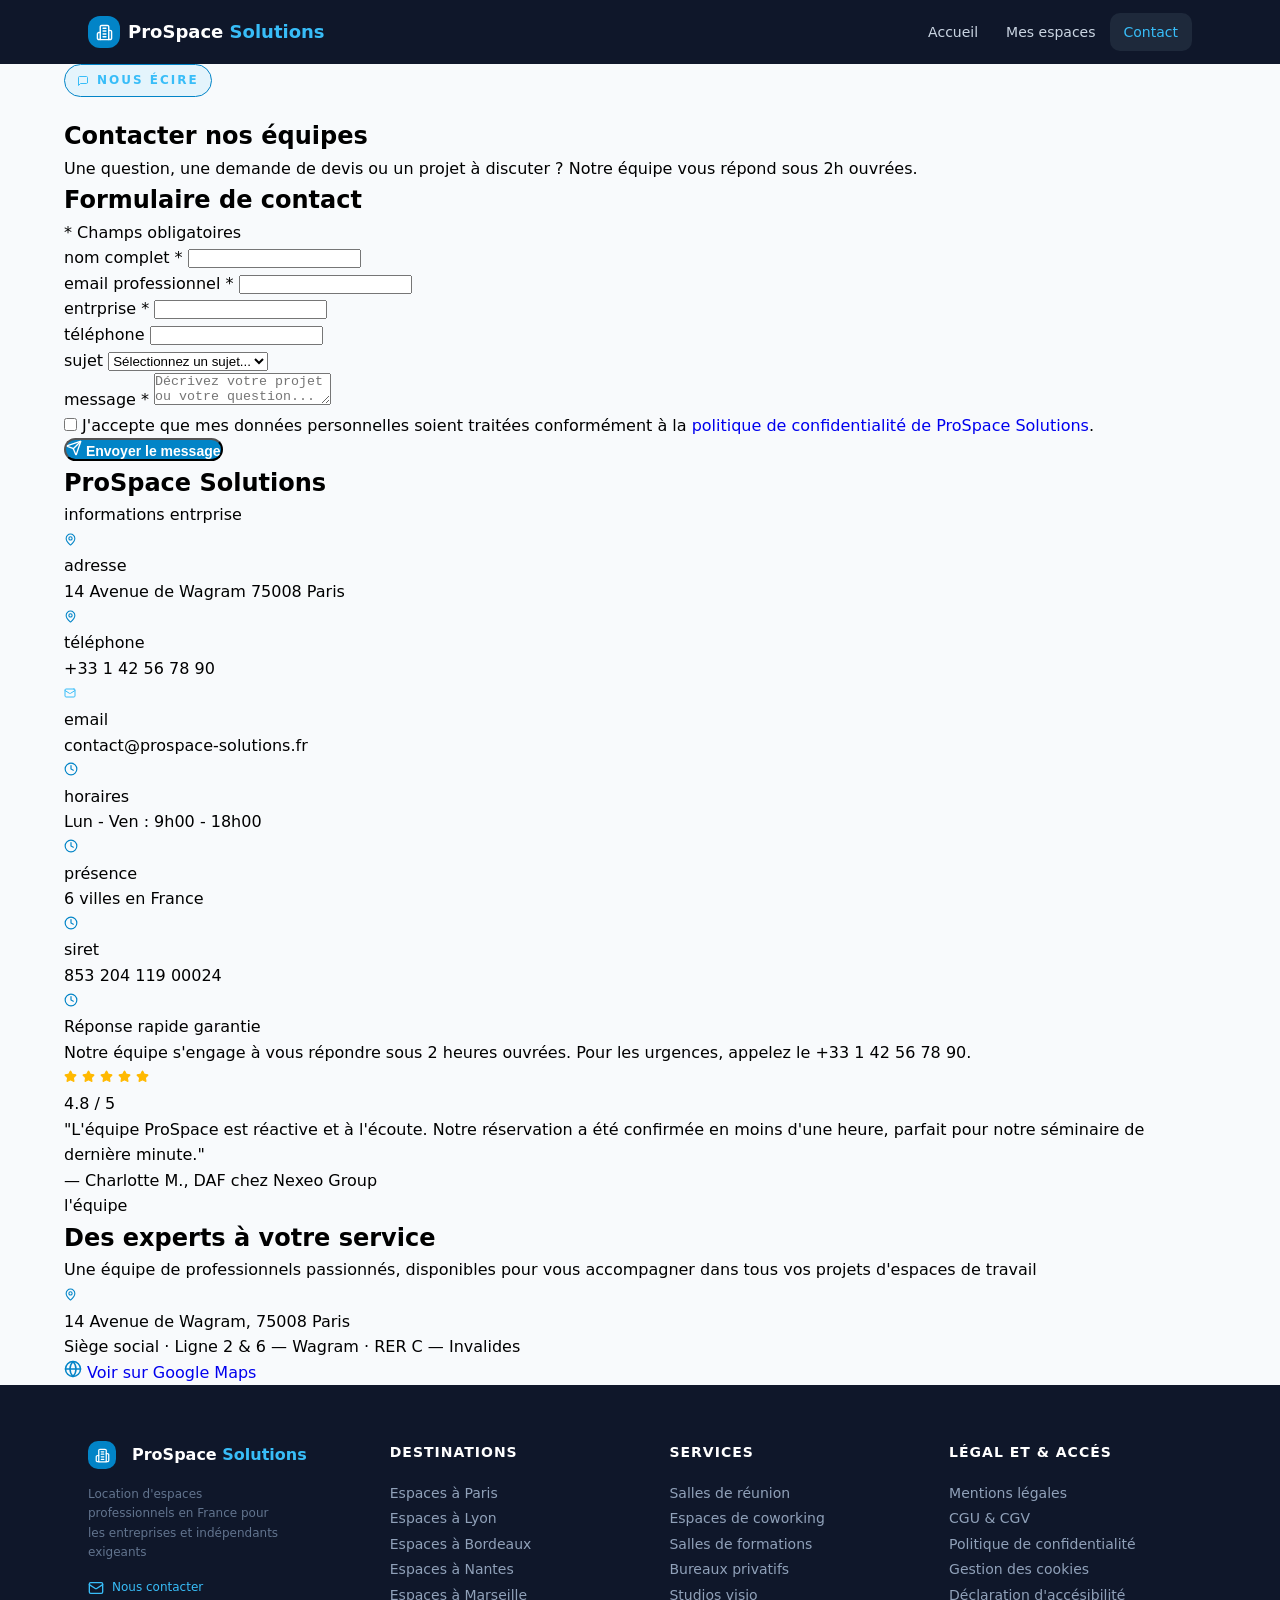
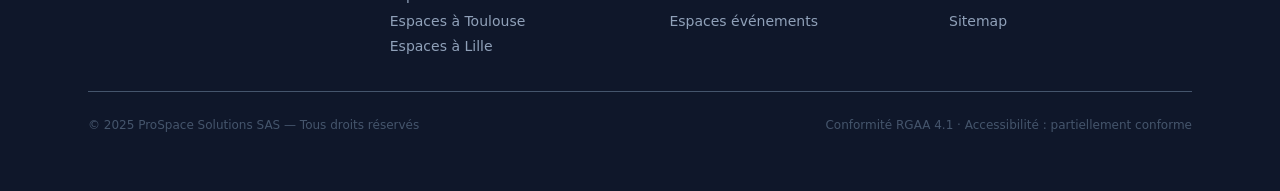
==== public/pages/contact.html @ 8e9b4a8b "Création du HTML pour la page contact" ====
<!DOCTYPE html>
<html lang="fr">
<head>
    <meta charset="UTF-8">
    <meta name="viewport" content="width=device-width, initial-scale=1.0">
    <meta name="description" content="Contactez ProSpace Solutions pour obtenir des informations, poser vos questions ou être accompagné dans la recherche de votre espace de travail professionnel.">
    <link rel="stylesheet" href="../css/styles.css">
    <link rel="shortcut icon" href="../assets/img/favicon/favicon.ico" sizes="any">
    <link rel="icon" href="../assets/img/favicon/favicon-32x32.png" type="image/png" sizes="32x32">
    <link rel="icon" href="../assets/img/favicon/favicon-16x16.png" type="image/png" sizes="16x16">
    <link rel="apple-touch-icon" href="../assets/img/favicon/apple-touch-icon.png">
    <title>Contactez notre équipe | ProSpace Solutions</title>
</head>
<body>
    <header>
        <!-- HEADER avec le nombre de favoris changeant dynamiquement -->
        <div class="container header-content">
            <div class="logo-header">
                <div class="logo-icon">
                    <img src="../assets/img/icon/prospace-logo.svg" alt="Logo ProSpace - Solutions">
                </div>
                <a href="../../index.html" aria-label="Aller sur la page d'accueil" title="Aller sur la page d'accueil">ProSpace <span>Solutions</span></a>
            </div>
            <nav class="nav-header">
                <ul>
                    <li>
                        <a href="../../index.html"  aria-label="Aller sur la page d'accueil" title="Aller sur la page d'accueil">Accueil</a>
                    </li>
                    <li>
                        <a href="../pages/mes-espaces.html"  aria-label="Aller sur la page des mes espaces favoris" title="Aller sur la page des mes espaces favoris">Mes espaces <span id="nb-favorite"></span></a>
                    </li>
                    <li>
                        <a href="../pages/contact.html" class="active" aria-label="Aller sur la page contact" title="Aller sur la page contact">Contact</a>
                    </li>
                </ul>
            </nav>
        </div>
    </header>
    <main>
        <!-- Section HERO / BANNER sans affichage dynamique -->
        <section class="hero-contact">
            <div class="container">
                <div class="hero-contact-content">
                    <div class="badge wrapper">
                        <img src="../assets/img/icon/message.svg" alt="">
                        <p>nous écire</p>
                    </div>
                    <h1>Contacter nos équipes</h1>
                    <p>Une question, une demande de devis ou un projet à discuter ? Notre équipe vous répond sous 2h ouvrées.</p>
                </div>
            </div>
        </section>
        <!-- Section du formulaire dynamioue et infos entreprise  -->
        <section class="infos-contact">
            <div class="container form-content">
                <div class="title-form">
                    <h2>Formulaire de contact</h2>
                    <span>* Champs obligatoires</span>
                </div>
                <!-- Partie à gauche formulaire -->
                <form class="form-contact">
                    <div class="top-form">
                        <div class="form-group">
                            <label for="name">nom complet *</label>
                            <input type="text" name="name" id="name" aria-describedby="name-error">
                            <span id="name-error" class="error-message"></span>
                        </div>
                        <div class="form-group">
                            <label for="email">email professionnel *</label>
                            <input type="email" name="email" id="email" aria-describedby="email-error">
                            <span id="email-error" class="error-message"></span>
                        </div>
                    </div>
                    <div class="comapny-phone">
                        <div class="form-group">
                            <label for="company">entrprise *</label>
                            <input type="text" name="company" id="company" aria-describedby="company-error">
                            <span id="company-error" class="error-message"></span>
                        </div>
                        <div class="form-group">
                            <label for="phone">téléphone</label>
                            <input type="tel" name="phone" id="phone" aria-describedby="phone-error">
                            <span id="phone-error" class="error-message"></span>
                        </div>
                    </div>
                    <div class="form-group">
                        <label for="subject">sujet</label>
                        <select name="subject" id="subject" aria-describedby="subject-error">
                            <option value="">Sélectionnez un sujet...</option>
                            <option value="information">Demande d'information</option>
                            <option value="devis">Demande de devis</option>
                            <option value="reservation">Réservation</option>
                            <option value="partenariat">Partenariat</option>
                            <option value="reclamation">Réclamation</option>
                            <option value="autre">Autre</option>
                        </select>
                        <span id="subject-error" class="error-message"></span>
                    </div>
                    <div class="form-group">
                        <label for="message">message *</label>
                        <textarea name="message"id="message" placeholder="Décrivez votre projet ou votre question..."aria-describedby="message-error"></textarea>
                        <span id="message-error" class="error-message"></span>
                    </div>
                    <div class="form-group checkbox-group">
                        <input type="checkbox" name="privacy" id="privacy" aria-describedby="privacy-error">
                        <label for="privacy">
                            J'accepte que mes données personnelles soient traitées conformément à la
                            <a href="#">politique de confidentialité de ProSpace Solutions</a>.
                        </label>
                        <span id="privacy-error" class="error-message"></span>
                    </div>
                    <button type="submit" class="btn btn-primary submit-contact">
                        <img src="../assets/img/icon/send.svg" alt="">
                        Envoyer le message
                    </button>
                </form>
                <!-- Aside informations -->
                <aside class="aside-contact">
                    <h2>ProSpace Solutions</h2>
                    <p>informations entrprise</p>
                    <!-- Bloc infos de ProSpace  -->
                    <div class="company">
                        <div class="info-contact-wrapper">
                            <div class="img-info">
                                <img src="../assets/img/icon/gps.svg" alt="">
                            </div>
                            <div class="text-info">
                                <p>adresse</p>
                                <p>14 Avenue de Wagram 75008 Paris</p>
                            </div>
                        </div>
                        <div class="info-contact-wrapper">
                            <div class="img-info">
                                <img src="../assets/img/icon/gps.svg" alt="">
                            </div>
                            <div class="text-info">
                                <p>téléphone</p>
                                <p>+33 1 42 56 78 90</p>
                            </div>
                        </div>
                        <div class="info-contact-wrapper">
                            <div class="img-info">
                                <img src="../assets/img/icon/letter.svg" alt="">
                            </div>
                            <div class="text-info">
                                <p>email</p>
                                <p>contact@prospace-solutions.fr</p>
                            </div>
                        </div>
                        <div class="info-contact-wrapper">
                            <div class="img-info">
                                <img src="../assets/img/icon/clock.svg" alt="">
                            </div>
                            <div class="text-info">
                                <p>horaires</p>
                                <p>Lun - Ven : 9h00 - 18h00</p>
                            </div>
                        </div>
                        <div class="info-contact-wrapper">
                            <div class="img-info">
                                <img src="../assets/img/icon/clock.svg" alt="">
                            </div>
                            <div class="text-info">
                                <p>présence</p>
                                <p>6 villes en France</p>
                            </div>
                        </div>
                        <div class="info-contact-wrapper">
                            <div class="img-info">
                                <img src="../assets/img/icon/clock.svg" alt="">
                            </div>
                            <div class="text-info">
                                <p>siret</p>
                                <p>853 204 119 00024</p>
                            </div>
                        </div>
                    </div>
                    <!-- Infos sur les garanties de reponses -->
                    <div class="guarantee">
                        <div class="img-info">
                            <img src="../assets/img/icon/clock.svg" alt="">
                        </div>
                        <div class="text-info">
                            <p>Réponse rapide garantie</p>
                            <p>Notre équipe s'engage à vous répondre sous <span>2 heures ouvrées</span>. Pour les urgences, appelez le +33 1 42 56 78 90.</p>
                        </div>
                    </div>
                    <!-- Testimonials -->
                    <div class="user-review">
                         <div class="review-note">
                            <div class="nb-stars">
                                <img src="../assets/img/icon/star.svg" alt="">
                                <img src="../assets/img/icon/star.svg" alt="">
                                <img src="../assets/img/icon/star.svg" alt="">
                                <img src="../assets/img/icon/star.svg" alt="">
                                <img src="../assets/img/icon/star.svg" alt="">
                            </div>
                            <p>4.8 / 5</p>
                        </div>
                        <blockquote>
                            <p>"L'équipe ProSpace est réactive et à l'écoute. Notre réservation a été confirmée en moins d'une heure, parfait pour notre séminaire de dernière minute."</p>
                        </blockquote>
                        <p>— Charlotte M., DAF chez Nexeo Group</p>
                    </div>
                </aside>
            </div>
        </section>
        <section class="team">
            <div class="container">
                <p>l'équipe</p>
                <h2>Des experts à votre service</h2>
                <p>Une équipe de professionnels passionnés, disponibles pour vous accompagner dans tous vos projets d'espaces de travail</p>
                <div class="carousel">
                    <!-- Test par JS -->
                    <div class="carousel-controls">
                        <!-- à faire une fois sur la mise en page du carousel -->
                    </div>
                </div>
            </div>
        </section>
        <!-- Section pour l'adresse de l'entreprise -->
        <section class="location">
            <div class="container location-card">
                <div class="img-info">
                    <img src="../assets/img/icon/gps.svg" alt="">
                </div>
                <p>14 Avenue de Wagram, 75008 Paris</p>
                <p>Siège social · Ligne 2 & 6 — Wagram · RER C — Invalides</p>
                <div class="wrapper">
                    <img src="../assets/img/icon/web.svg" alt="">
                    <a href="https://maps.app.goo.gl/C4T1YoxrQe4xmH1h7" aria-label="Voir la localisation de ProSpace sur google map" title="Voir la localisation de ProSpace sur google map">Voir sur Google Maps</a>
                </div>
            </div>
        </section>
    </main>
    <!-- partie du FOOTER sans changement dynamique -->
    <footer>
        <div class="container">
            <div class="footer-content">
                <div class="footer-contact">
                    <div class="logo-footer">
                        <div class="logo-footer-icon">
                            <img src="../assets/img/icon/prospace-logo.svg" alt="Logo ProSpace - Solutions">
                        </div>
                        <p>ProSpace <span>Solutions</span></p>
                    </div>
                    <p>Location d'espaces professionnels en France pour les entreprises et indépendants exigeants</p>
                    <div class="wrapper">
                        <img src="../assets/img/icon/letter.svg" alt="">
                        <a href="contact.html" aria-label="Aller sur la page de contact" title="Aller sur la page de contact ">Nous contacter</a>
                    </div>
                </div>
                <nav class="nav-footer">
                    <h2>destinations</h2>
                    <ul>
                        <li>
                            <a href="#">Espaces à Paris</a>
                        </li>
                        <li>
                            <a href="#">Espaces à Lyon</a>
                        </li>
                        <li>
                            <a href="#">Espaces à Bordeaux</a>
                        </li>
                        <li>
                            <a href="#">Espaces à Nantes</a>
                        </li>
                        <li>
                            <a href="#">Espaces à Marseille</a>
                        </li>
                        <li>
                            <a href="#">Espaces à Toulouse</a>
                        </li>
                        <li>
                            <a href="#">Espaces à Lille</a>
                        </li>
                    </ul>
                </nav>
                <nav class="nav-footer">
                    <h2>services</h2>
                    <ul>
                        <li>
                            <a href="#">Salles de réunion</a>
                        </li>
                        <li>
                            <a href="#">Espaces de coworking</a>
                        </li>
                        <li>
                            <a href="#">Salles de formations</a>
                        </li>
                        <li>
                            <a href="#">Bureaux privatifs</a>
                        </li>
                        <li>
                            <a href="#">Studios visio</a>
                        </li>
                        <li>
                            <a href="#">Espaces événements</a>
                        </li>
                    </ul>
                </nav>
                <nav class="nav-footer">
                    <h2>légal et & accés</h2>
                    <ul>
                        <li>
                            <a href="#">Mentions légales</a>
                        </li>
                        <li>
                            <a href="#">CGU & CGV</a>
                        </li>
                        <li>
                            <a href="#">Politique de confidentialité</a>
                        </li>
                        <li>
                            <a href="#">Gestion des cookies</a>
                        </li>
                        <li>
                            <a href="#">Déclaration d'accésibilité</a>
                        </li>
                        <li>
                            <a href="#">Sitemap</a>
                        </li> 
                    </ul>
                </nav>
            </div>
            <div class="footer-legal">
                <p>© 2025 ProSpace Solutions SAS — Tous droits réservés</p>
                <p>Conformité RGAA 4.1 · Accessibilité : partiellement conforme</p>
            </div>
        </div>
    </footer>
    <script src="../js/main.js"></script>
    <script src="../js/contact.js"></script>
</body>
</html>
---- public/css/styles.css ----
@charset "UTF-8";
/* Variables et mixins */
/* Couleurs */
/* Espacements */
/* Font-sizes */
/* Font */
/* Variables et mixins */
/* Centre horizontalement et verticalement un élément avec Flexbox */
/* Aligne une icône et un texte sur une même ligne avec un espacement régulier */
/* Base */
/* Variables et mixins */
* {
  margin: 0;
  padding: 0;
  box-sizing: border-box;
}

li {
  list-style: none;
}

a {
  text-decoration: none;
}

img {
  max-width: 100%;
}

/* Variables et mixins */
body {
  font-family: ui-sans-serif, system-ui, sans-serif;
  line-height: 1.6;
}

/* Variables et mixins */
.container {
  width: 90%;
  max-width: 1280px;
  margin: 0 auto;
}

.container-narrow {
  width: 90%;
  max-width: 1024px;
  margin: 0 auto;
}

body {
  min-height: 100vh;
  display: flex;
  flex-direction: column;
  background-color: #F8FAFC;
}

main {
  flex: 1;
}

/* Components */
/* Variables et mixins */
/* Bouton principal bleu */
.btn-primary {
  background-color: #0284C7;
  color: white;
  border-radius: 16px;
  font-size: 0.875rem;
  font-weight: 600;
}
.btn-primary:hover {
  background-color: #075985;
}

/* Variables et mixins */
/* ==================== Cards espaces de l'accueil ================= */
.space-card {
  width: 31%;
  background-color: white;
  border: 1px solid #E2E8F0;
  box-shadow: 0 2px 6px rgba(0, 0, 0, 0.1);
  border-radius: 16px;
  overflow: hidden;
  transition: box-shadow 0.3s ease;
}
.space-card:hover {
  box-shadow: 0 6px 16px rgba(0, 0, 0, 0.15);
  transform: scale(1.01);
}
.space-card .img-card img {
  transition: transform 0.5s ease;
}
.space-card:hover .img-card > img {
  transform: scale(1.04);
}

/* ==================== 
    Image de la card 
==================== */
.img-card {
  position: relative;
  height: 300px;
  background-color: #F1F5F9;
  /* Photo principale de l'espace */
}
.img-card > img {
  width: 100%;
  height: 100%;
  object-fit: cover;
  transition: transform 0.3s ease;
}
.img-card {
  /* Bouton favoris */
}
.img-card .favorite-btn {
  position: absolute;
  top: 16px;
  right: 16px;
  width: 36px;
  height: 36px;
  display: flex;
  justify-content: center;
  align-items: center;
  background-color: white;
  border: none;
  border-radius: 50%;
  cursor: pointer;
}
.img-card .favorite-btn img {
  width: 16px;
  height: 16px;
}

/* ==================== 
    Contenu de la card 
==================== */
.card-content {
  padding: 1.25rem;
}
.card-content h3 {
  margin-bottom: 0.25rem;
  color: #0F172A;
  font-size: 15px;
  font-weight: 600;
}

/* Partie localisation*/
.localisation-card {
  display: flex;
  align-items: center;
  gap: 0.5rem;
  margin-bottom: 0.75rem;
}
.localisation-card img {
  width: 13px;
  height: 13px;
}
.localisation-card p {
  color: #62748E;
  font-size: 0.875rem;
}

/* Partie notes et avis */
.stars-note {
  display: flex;
  align-items: center;
  gap: 0.5rem;
  margin-bottom: 0.75rem;
  /* Conteneur des étoiles */
}
.stars-note .nb-stars {
  display: flex;
  gap: 2px;
}
.stars-note .nb-stars img {
  width: 13px;
  height: 13px;
}
.stars-note {
  /* Note */
}
.stars-note p:first-of-type {
  color: #0F172A;
  font-size: 0.75rem;
  font-weight: 600;
}
.stars-note {
  /* Nombre d'avis */
}
.stars-note p:last-of-type {
  color: #90A1B9;
  font-size: 0.75rem;
}

/*  Options mises en avant */
.options-space {
  display: flex;
  align-items: center;
  gap: 0.5rem;
  margin-bottom: 1rem;
  /* Capacité */
}
.options-space .wrapper {
  display: flex;
  align-items: center;
  gap: 0.5rem;
}
.options-space .wrapper img {
  width: 13px;
  height: 13px;
}
.options-space .wrapper p {
  color: #62748E;
  font-size: 0.875rem;
}
.options-space {
  /* Badges Fibre, PMR et 4K */
}
.options-space .option {
  display: flex;
  align-items: center;
  gap: 0.5rem;
  padding: 2px 8px;
  background-color: #F1F5F9;
  border-radius: 15px;
}
.options-space .option img {
  width: 11px;
  height: 11px;
}
.options-space .option p {
  color: #62748E;
  font-size: 0.75rem;
}

/* Prix et lien */
.cta-card {
  display: flex;
  justify-content: space-between;
  align-items: center;
  padding-top: 1rem;
  border-top: 1px solid #E2E8F0;
}
.cta-card p {
  color: #90A1B9;
  font-size: 0.75rem;
}
.cta-card p span {
  color: #0284C7;
  font-size: 1.25rem;
  font-weight: 700;
}
.cta-card .btn-primary {
  padding: 8px 16px;
}

/* ==================== Cards espaces favoris ================= */
.space-save-card {
  display: flex;
  width: 100%;
  height: 136px;
  background-color: white;
  border: 1px solid #E2E8F0;
  border-radius: 16px;
  overflow: hidden;
  box-shadow: 0 2px 6px rgba(15, 23, 42, 0.08);
  transition: box-shadow 0.6s ease;
}
.space-save-card:hover {
  box-shadow: 0 6px 16px rgba(0, 0, 0, 0.15);
}
.space-save-card .img-save-card img {
  transition: transform 0.5s ease;
}
.space-save-card:hover .img-save-card > img {
  transform: scale(1.04);
}
.space-save-card {
  /* Image de la card */
}
.space-save-card .img-save-card {
  width: 208px;
  height: 100%;
}
.space-save-card .img-save-card img {
  width: 100%;
  height: 100%;
  display: block;
  object-fit: cover;
}
.space-save-card {
  /* Contenu principal de la card */
}
.space-save-card .save-card-content {
  width: 100%;
  display: flex;
  justify-content: space-between;
  align-items: center;
  padding: 1.25rem;
}
.space-save-card {
  /* Partie contenant les informations */
}
.space-save-card .content-save {
  display: flex;
  flex-direction: column;
}
.space-save-card .content-save h3 {
  margin-bottom: 0.5rem;
  font-size: 1rem;
  font-weight: bold;
  color: #0F172A;
}
.space-save-card .content-save {
  /* Localisation */
}
.space-save-card .content-save > .wrapper {
  display: flex;
  align-items: center;
  gap: 0.5rem;
  margin-bottom: 0.625rem;
  color: #62748E;
}
.space-save-card .content-save > .wrapper img {
  width: 13px;
  height: 13px;
}
.space-save-card .content-save > .wrapper p {
  font-size: 0.875rem;
}
.space-save-card {
  /* Ligne capacité / tarif / note */
}
.space-save-card .wrapper-bottom {
  display: flex;
  align-items: center;
  gap: 1rem;
  color: #62748E;
  /* Capacité */
}
.space-save-card .wrapper-bottom > .wrapper {
  display: flex;
  align-items: center;
  gap: 0.375rem;
}
.space-save-card .wrapper-bottom > .wrapper img {
  width: 13px;
  height: 13px;
}
.space-save-card .wrapper-bottom > .wrapper p {
  font-size: 0.875rem;
}
.space-save-card .wrapper-bottom {
  /* Tarif */
}
.space-save-card .wrapper-bottom > p {
  font-size: 0.75rem;
}
.space-save-card .wrapper-bottom > p span {
  font-size: 1rem;
  font-weight: 700;
  color: #0284C7;
}
.space-save-card {
  /* Etoiles et note */
}
.space-save-card .nb-stars {
  display: flex;
  align-items: center;
  gap: 1px;
}
.space-save-card .nb-stars img {
  width: 13px;
  height: 13px;
}
.space-save-card .nb-stars p {
  margin-left: 4px;
  font-size: 0.75rem;
  color: #62748E;
}
.space-save-card {
  /* Zone des boutons */
}
.space-save-card .cta-save-card {
  display: flex;
  align-items: center;
  gap: 0.5rem;
  /* Bouton voir fiche */
}
.space-save-card .cta-save-card .btn-primary {
  padding: 0.625rem 1rem;
}
.space-save-card .cta-save-card {
  /* Bouton retirer */
}
.space-save-card .cta-save-card .trash-btn {
  display: flex;
  align-items: center;
  gap: 0.5rem;
  padding: 0.75rem 1rem;
  border: 1px solid #E2E8F0;
  border-radius: 16px;
  background-color: white;
  color: #62748E;
  font-size: 0.875rem;
}
.space-save-card .cta-save-card .trash-btn img {
  width: 14px;
  height: 14px;
}
.space-save-card .cta-save-card .trash-btn:hover {
  background-color: #ffe4e6;
  color: #EC003F;
  border-color: #EC003F;
}

/* Variables et mixins */
/* Variables et mixins */
/* Layout */
/* Variables et mixins */
header {
  background-color: #0F172A;
}

/* Alignement du logo à gauche et nav à droite */
.header-content {
  display: flex;
  justify-content: space-between;
  align-items: center;
  padding: 0 1.5rem;
  min-height: 64px;
}

/* Mise en place du bloc contenant le logo sur fond bleu arrondi et nom de l'entrprise  */
.logo-header {
  display: flex;
  align-items: center;
  gap: 0.5rem;
}
.logo-header .logo-icon {
  display: flex;
  justify-content: center;
  align-items: center;
  width: 32px;
  height: 32px;
  background-color: #0284C7;
  border-radius: 12px;
}
.logo-header .logo-icon img {
  width: 17px;
  height: 17px;
}
.logo-header a {
  color: white;
  font-size: 1.125rem;
  font-weight: bold;
}
.logo-header a span {
  color: #38BDF8;
}

/* Alignement de la nav, du hover sur les liens présents et celui actif */
.nav-header ul {
  display: flex;
  align-items: center;
}
.nav-header li {
  display: flex;
  align-items: center;
}
.nav-header a {
  display: flex;
  align-items: center;
  gap: 0.4rem;
  color: #CAD5E2;
  font-size: 0.875rem;
  padding: 0.5rem 0.875rem;
  font-weight: 500;
}
.nav-header a:hover {
  color: white;
  background-color: #1e293b;
  border-radius: 10px;
}
.nav-header a.active {
  color: #38BDF8;
  background-color: #1e293b;
  padding: 0.5rem 0.875rem;
  border-radius: 10px;
}

/* Badge affichant le nombre d'espaces enregistrés en favoris */
#nb-favorite {
  display: flex;
  justify-content: center;
  align-items: center;
  display: none;
  min-width: 20px;
  height: 20px;
  margin-left: 0.25rem;
  background-color: #0284C7;
  color: white;
  border-radius: 50%;
  font-size: 0.75rem;
}

/* Variables et mixins */
footer {
  background-color: #0F172A;
}
footer .container {
  padding: 3.5rem 1.5rem;
}

/* Partie haut du footer avec les 4 collonnes */
.footer-content {
  display: flex;
  justify-content: space-between;
  gap: 2rem;
}

/* Première colonne avec logo, description et lien de contact */
.footer-contact {
  width: 24%;
}
.footer-contact .logo-footer {
  display: flex;
  align-items: center;
  gap: 1rem;
  margin-bottom: 1rem;
}
.footer-contact .logo-footer .logo-footer-icon {
  display: flex;
  justify-content: center;
  align-items: center;
  width: 28px;
  height: 28px;
  background-color: #0284C7;
  border-radius: 10px;
}
.footer-contact .logo-footer img {
  width: 15px;
  height: 15px;
}
.footer-contact .logo-footer p {
  color: white;
  font-weight: 700;
}
.footer-contact .logo-footer p span {
  color: #38BDF8;
}
.footer-contact > p {
  max-width: 200px;
  color: #62748E;
  font-size: 0.75rem;
  line-height: 1.6;
  margin-bottom: 1rem;
}
.footer-contact .wrapper {
  display: flex;
  align-items: center;
  gap: 0.5rem;
}
.footer-contact .wrapper a {
  color: #38BDF8;
  font-size: 0.75rem;
}
.footer-contact .wrapper a:hover {
  color: white;
}
.footer-contact .wrapper img {
  width: 16px;
  height: 16px;
}

/* Colonnes de navigation du footer */
.nav-footer {
  width: 22%;
}
.nav-footer h2 {
  color: white;
  font-size: 0.875rem;
  text-transform: uppercase;
  letter-spacing: 1px;
  margin-bottom: 1rem;
}
.nav-footer a {
  color: #90A1B9;
  font-size: 0.875rem;
}
.nav-footer a:hover {
  color: #38BDF8;
}

/* Partie basse avec copyright et accessibilité */
.footer-legal {
  display: flex;
  justify-content: space-between;
  align-items: center;
  margin-top: 2rem;
  padding-top: 1.5rem;
  border-top: 1px solid #45556C;
}
.footer-legal p {
  color: #45556C;
  font-size: 0.75rem;
}

/* Pages */
/* Variables et mixins */
/* =================== 
    HERO  
=====================*/
.hero {
  position: relative;
  overflow: hidden;
  min-height: 602px;
  /* Dégradé sombre placé devant l'image pour améliorer la lisibilité du texte */
}
.hero::before {
  content: "";
  position: absolute;
  top: 0;
  right: 0;
  bottom: 0;
  left: 0;
  background: linear-gradient(to right, rgba(15, 23, 42, 0.98), rgba(15, 23, 42, 0.88));
  z-index: 1;
}

.hero .container {
  min-height: 602px;
  display: flex;
  align-items: center;
}

/* Image du Hero placée en fond */
.hero-background {
  position: absolute;
  top: 0;
  left: 0;
  width: 100%;
  height: 100%;
  object-fit: cover;
  object-position: center;
  z-index: 0;
}

/* Contenu du Hero placé au-dessus de l'image et du dégradé */
.hero-content {
  position: relative;
  z-index: 2;
  max-width: 672px;
}

/* Badge "Location B2B en France" */
.badge {
  display: inline-flex;
  align-items: center;
  gap: 0.5rem;
  padding: 0.375rem 0.75rem;
  margin-bottom: 1.25rem;
  background-color: color-mix(in oklab, #38BDF8 10%, transparent);
  color: #38BDF8;
  border: 1px solid #0284C7;
  border-radius: 20px;
  font-size: 0.75rem;
  font-weight: bold;
  text-transform: uppercase;
  letter-spacing: 2px;
}
.badge img {
  width: 12px;
  height: 12px;
}

/* Titre principal du Hero */
.hero-title {
  margin-bottom: 1.25rem;
  color: white;
  font-size: 3.75rem;
  line-height: 1.15;
  font-weight: 800;
}
.hero-title span {
  color: #38BDF8;
}

/* Texte descriptif situé sous le titre */
.hero-content > p {
  color: #CAD5E2;
  font-size: 1.125rem;
  line-height: 1.6;
}

/* Bloc contenant les trois avantages */
.promise {
  display: flex;
  align-items: center;
  gap: 1.5rem;
  margin-top: 2rem;
  /* Chaque avantage avec son icône et son texte */
}
.promise .wrapper {
  display: flex;
  align-items: center;
  gap: 0.5rem;
  color: #CAD5E2;
  font-size: 0.875rem;
}
.promise .wrapper img {
  width: 16px;
  height: 16px;
}

/* =================== 
    FILTRE 
=====================*/
.filter {
  background-color: white;
  box-shadow: 0 1px 3px 0 rgba(0, 0, 0, 0.1), 0 1px 2px -1px rgba(0, 0, 0, 0.1);
}

/* Formulaire contenant l'ensemble des filtres */
.filter-home {
  min-height: 66px;
  display: flex;
  align-items: center;
  gap: 1rem;
}
.filter-home .wrapper {
  display: flex;
  align-items: center;
  gap: 0.5rem;
  padding: 0 0 0 1rem;
  border-right: 1px solid #E2E8F0;
}
.filter-home .wrapper img {
  width: 16px;
  height: 16px;
}

/* Texte affiché à côté de l'icône filtre */
.filter-text {
  color: #90A1B9;
  font-size: 0.875rem;
  text-transform: uppercase;
  margin-right: 1rem;
}

/* Style des listes déroulantes */
.filter-home select {
  padding: 0.5rem 0.75rem;
  color: #0F172A;
  background-color: white;
  border: 1px solid #E2E8F0;
  border-radius: 12px;
  font-size: 0.875rem;
}

/* Conteneur des différentes cases à cocher */
.checkbox-options {
  display: flex;
  align-items: center;
  gap: 1rem;
}
.checkbox-options label {
  display: flex;
  align-items: center;
  gap: 0.5rem;
  color: #45556C;
  font-size: 0.875rem;
  cursor: pointer;
}
.checkbox-options label:hover {
  color: #0284C7;
}
.checkbox-options {
  /* Taille des cases à cocher */
}
.checkbox-options input {
  width: 16px;
  height: 16px;
  cursor: pointer;
}

/* Pop up du nombre de résultats */
#pop-nb {
  color: #90A1B9;
  font-size: 0.75rem;
  margin-left: 23rem;
}

/* =================== 
    Section GRID-SPACE 
=====================*/
/* Le loader */
.loader {
  width: 40px;
  height: 40px;
  margin: 2rem auto;
  border: 4px solid #E2E8F0;
  border-top-color: #0284C7;
  border-radius: 50%;
  animation: rotation 0.8s linear infinite;
}

@keyframes rotation {
  to {
    transform: rotate(360deg);
  }
}
.grid-space > .container {
  padding: 3rem 1.5rem;
  margin-bottom: 5rem;
}
.grid-space > .container .grid-title {
  font-size: 1.125rem;
  font-weight: 600;
  color: #0F172A;
}
.grid-space > .container #grid-cards {
  display: flex;
  flex-wrap: wrap;
  justify-content: center;
  gap: 1.5rem;
  margin-top: 1.5rem;
}
.grid-space > .container .no-result {
  display: flex;
  justify-content: center;
  align-items: center;
  flex-direction: column;
  /* L'image de la loupe */
}
.grid-space > .container .no-result .no-result-icon {
  display: flex;
  justify-content: center;
  align-items: center;
  width: 64px;
  height: 64px;
  background-color: #F1F5F9;
  border-radius: 5px;
  margin-bottom: 20px;
}
.grid-space > .container .no-result .no-result-icon img {
  width: 28px;
  height: 28px;
}
.grid-space > .container .no-result h3 {
  font-size: 1.125rem;
  color: #45556C;
  margin-bottom: 4px;
}
.grid-space > .container .no-result p {
  font-size: 0.875rem;
  color: #90A1B9;
}

/* Variables et mixins */
/* ===================
    ARIANE
=================== */
.ariane > .container {
  padding: 2rem 1.5rem 0;
}

/* Fil d'ariane */
.nav-ariane {
  margin-bottom: 2rem;
}
.nav-ariane ul {
  display: flex;
  align-items: center;
  gap: 0.5rem;
}
.nav-ariane li {
  display: flex;
  align-items: center;
  gap: 0.5rem;
  font-size: 0.875rem;
}
.nav-ariane li:nth-child(2) {
  color: #62748E;
}
.nav-ariane li:nth-child(3) {
  color: #0F172A;
}
.nav-ariane a {
  color: #90A1B9;
  font-size: 1rem;
}
.nav-ariane img {
  width: 14px;
  height: 14px;
}

/* Titre de l'espace  */
#space-title > h1 {
  margin-bottom: 0.75rem;
  color: #0F172A;
  font-size: 2.25rem;
  font-weight: 800;
}

.space-adresse {
  display: flex;
  align-items: center;
  gap: 0.375rem;
  margin-bottom: 1.75rem;
  /* Adresse */
}
.space-adresse .wrapper {
  display: flex;
  align-items: center;
  gap: 0.5rem;
}
.space-adresse .wrapper img {
  width: 15px;
  height: 15px;
}
.space-adresse .wrapper p {
  color: #62748E;
  font-size: 0.75rem;
}
.space-adresse {
  /* Notes et avis */
}
.space-adresse .stars-note-details {
  display: flex;
  align-items: center;
  gap: 0.5rem;
  font-size: 0.875rem;
}
.space-adresse .stars-note-details .nb-stars {
  display: flex;
  align-items: center;
  gap: 0.5rem;
  gap: 0.2rem;
}
.space-adresse .stars-note-details .nb-stars img {
  width: 13px;
  height: 13px;
}
.space-adresse .stars-note-details .nb-stars p {
  color: #0F172A;
  font-weight: bold;
}
.space-adresse .stars-note-details > p {
  color: #90A1B9;
  font-size: 0.875rem;
}

/* ===================
   GALERIE 
=================== */
.space-gallery {
  margin-bottom: 3rem;
}
.space-gallery .container {
  display: flex;
  gap: 0.5rem;
  height: 400px;
  padding: 0 1.5rem;
}
.space-gallery img {
  width: 100%;
  height: 100%;
  display: block;
  object-fit: cover;
  transition: transform 0.7s ease;
}
.space-gallery img:hover {
  transform: scale(1.05);
}

/* Image principale à gauche */
#gallery-main {
  width: 67%;
  overflow: hidden;
  border-radius: 16px 0 0 16px;
}

/* Images secondaires à droite */
#gallery-side {
  width: 33%;
  display: flex;
  flex-direction: column;
  gap: 0.75rem;
  /* Image secondaire du haut */
}
#gallery-side .gallery-side-top {
  height: 65%;
  overflow: hidden;
  border-radius: 0 16px 0 0;
}
#gallery-side {
  /* Image secondaire du bas */
}
#gallery-side .gallery-side-bottom {
  height: 35%;
  overflow: hidden;
  border-radius: 0 0 16px 0;
}

/* ===================
    DÉTAILS
=================== */
.space-details {
  padding-bottom: 6rem;
}
.space-details .space-details-content {
  display: flex;
  gap: 2rem;
  align-items: flex-start;
  padding: 0 1.5rem 3rem;
}

/* Colonne principale à gauche */
.space-details-main {
  width: 68%;
}

/* Bloc description */
#about-space {
  margin-bottom: 2.5rem;
}
#about-space h2 {
  margin-bottom: 1rem;
  font-size: 1.25rem;
  color: #0F172A;
}
#about-space p {
  color: #45556C;
}

/* Partie pour listing des équipements */
.equipements {
  margin-bottom: 2.5rem;
}
.equipements h2 {
  margin-bottom: 1.25rem;
  font-size: 1.25rem;
  color: #0F172A;
}

#equipements-list {
  display: flex;
  flex-wrap: wrap;
  gap: 0.5rem;
}
#equipements-list li {
  width: 48%;
  padding: 0.75rem 1rem;
  background-color: white;
  border: 1px solid #E2E8F0;
  border-radius: 16px;
  font-size: 0.875rem;
}
#equipements-list .wrapper {
  display: flex;
  align-items: center;
  gap: 0.5rem;
}
#equipements-list .wrapper img {
  width: 16px;
  height: 16px;
}

/* Bloc bleu décrivant les capacité */
#capacity {
  padding: 1.5rem;
  border: 1px solid #0284C7;
  border-radius: 16px;
  background-color: #f0f9ff;
}
#capacity h3 {
  margin-bottom: 0.75rem;
  color: #0F172A;
  font-size: 1rem;
}

.infos-capacity {
  align-items: flex-start;
  display: flex;
  gap: 1rem;
}
.infos-capacity img {
  width: 16px;
  height: 16px;
  margin-top: 0.2rem;
}
.infos-capacity .capacity-text p {
  color: #62748E;
  line-height: 1.6;
  font-size: 0.875rem;
}
.infos-capacity .capacity-text span {
  font-weight: 700;
  color: #0F172A;
}

/* ===================
    BLOC DES TARIFS A DROITE
=================== */
#pricing {
  width: 32%;
  padding: 1.5rem;
  background-color: white;
  border: 1px solid #E2E8F0;
  border-radius: 16px;
  box-shadow: 0 8px 20px rgba(0, 0, 0, 0.08);
}
#pricing h3 {
  margin-bottom: 1.5rem;
  font-size: 1rem;
  font-weight: bold;
  color: #0F172A;
}
#pricing {
  /* Tableau des tarifs */
}
#pricing .pricing-table {
  width: 100%;
  margin-bottom: 2rem;
  border-collapse: collapse;
  /* Titre du tableau masqué visuellement mais présent pour l'accessibilité */
}
#pricing .pricing-table caption {
  position: absolute;
  width: 1px;
  height: 1px;
  overflow: hidden;
}
#pricing .pricing-table thead {
  display: none;
}
#pricing .pricing-table tr {
  border-bottom: 1px solid #E2E8F0;
}
#pricing .pricing-table tr:last-child {
  border-bottom: none;
}
#pricing .pricing-table td {
  padding: 0.75rem 0;
  color: #62748E;
  font-size: 0.875rem;
}
#pricing .pricing-table {
  /* Colonne du tarif */
}
#pricing .pricing-table td:last-child {
  text-align: right;
  font-size: 1.25rem;
  font-weight: 700;
  color: #0F172A;
}
#pricing .pricing-table {
  /* Dernière ligne : journée complète */
}
#pricing .pricing-table tr:last-child td {
  color: #0F172A;
  font-weight: 600;
}
#pricing .pricing-table tr:last-child td:last-child {
  color: #0284C7;
  font-size: 1.3rem;
}
#pricing {
  /* Icône + libellé du tarif */
}
#pricing .wrapper {
  display: flex;
  align-items: center;
  gap: 0.5rem;
}
#pricing .wrapper img {
  width: 14px;
  height: 14px;
}
#pricing {
  /* Bouton favoris */
}
#pricing button {
  width: 100%;
  min-height: 48px;
  padding: 0.75rem 0;
  margin-bottom: 0.75rem;
  border-radius: 16px;
  border: 1px solid #E2E8F0;
  background-color: white;
  color: #45556C;
  font-size: 0.875rem;
  font-weight: 600;
  cursor: pointer;
  display: flex;
  justify-content: center;
  align-items: center;
  gap: 0.5rem;
}
#pricing button:hover {
  background-color: #F0F9FF;
  border-color: #0284C7;
  color: #0284C7;
}
#pricing button.is-favorite {
  border: 1px solid #ff637e;
  background-color: #fff1f3;
  color: #ec003f;
}
#pricing button.is-favorite:hover {
  background-color: #ffe4e6;
}
#pricing button img {
  width: 18px;
  height: 18px;
}
#pricing {
  /* Bouton contact */
}
#pricing .contact-btn {
  width: 100%;
  min-height: 48px;
  margin-bottom: 1rem;
  box-shadow: 0 6px 12px rgba(2, 132, 199, 0.25);
  display: flex;
  justify-content: center;
  align-items: center;
  gap: 0.5rem;
}
#pricing .contact-btn img {
  width: 18px;
  height: 18px;
}
#pricing {
  /* Texte sous les boutons */
}
#pricing > p {
  text-align: center;
  color: #90A1B9;
  font-size: 0.75rem;
}

/* Variables et mixins */
.spaces-top > .container-narrow {
  padding: 2rem 1.5rem 0;
}

/* ==================== 
    titre et bouton reset
==================== */
.spaces {
  display: flex;
  justify-content: space-between;
  align-items: center;
}
.spaces .spaces-title h1 {
  font-size: 1.875rem;
  margin-bottom: 0.25rem;
  color: #0F172A;
  font-weight: 800;
}
.spaces .spaces-title p {
  font-size: 0.875rem;
  color: #62748E;
}
.spaces {
  /* Bouton reset */
}
.spaces > button {
  display: flex;
  align-items: center;
  gap: 0.5rem;
  padding: 0.625rem 0.875rem;
  border: 1px solid #FFCCD3;
  border-radius: 16px;
  background-color: white;
  color: #EC003F;
  font-size: 0.875rem;
}
.spaces > button img {
  width: 14px;
  height: 14px;
}
.spaces > button:hover {
  background-color: #ffe4e6;
}

/* Message lorsque quantité favoris = 0 */
.no-result {
  display: flex;
  justify-content: center;
  align-items: center;
  flex-direction: column;
  padding: 8rem 0;
}
.no-result .no-result-icon {
  display: flex;
  justify-content: center;
  align-items: center;
  width: 64px;
  height: 64px;
  background-color: #F1F5F9;
  border-radius: 1.5rem;
  margin-bottom: 24px;
}
.no-result .no-result-icon img {
  width: 36px;
  height: 36px;
}
.no-result h3 {
  font-size: 1.25rem;
  color: #45556C;
  margin-bottom: 0.5rem;
}
.no-result p {
  font-size: 0.875rem;
  color: #90A1B9;
}
.no-result .wrapper {
  display: flex;
  align-items: center;
  gap: 0.5rem;
}
.no-result .wrapper img {
  width: 13px;
  height: 13px;
}

/* ==================== 
    Emplacements des cards
==================== */
.spaces-save > .container-narrow {
  padding: 0 1.5rem 3rem;
}

#saved-space-list {
  display: flex;
  flex-direction: column;
  gap: 1rem;
  margin-top: 2.5rem;
}

/* Variables et mixins */

/*# sourceMappingURL=styles.css.map */
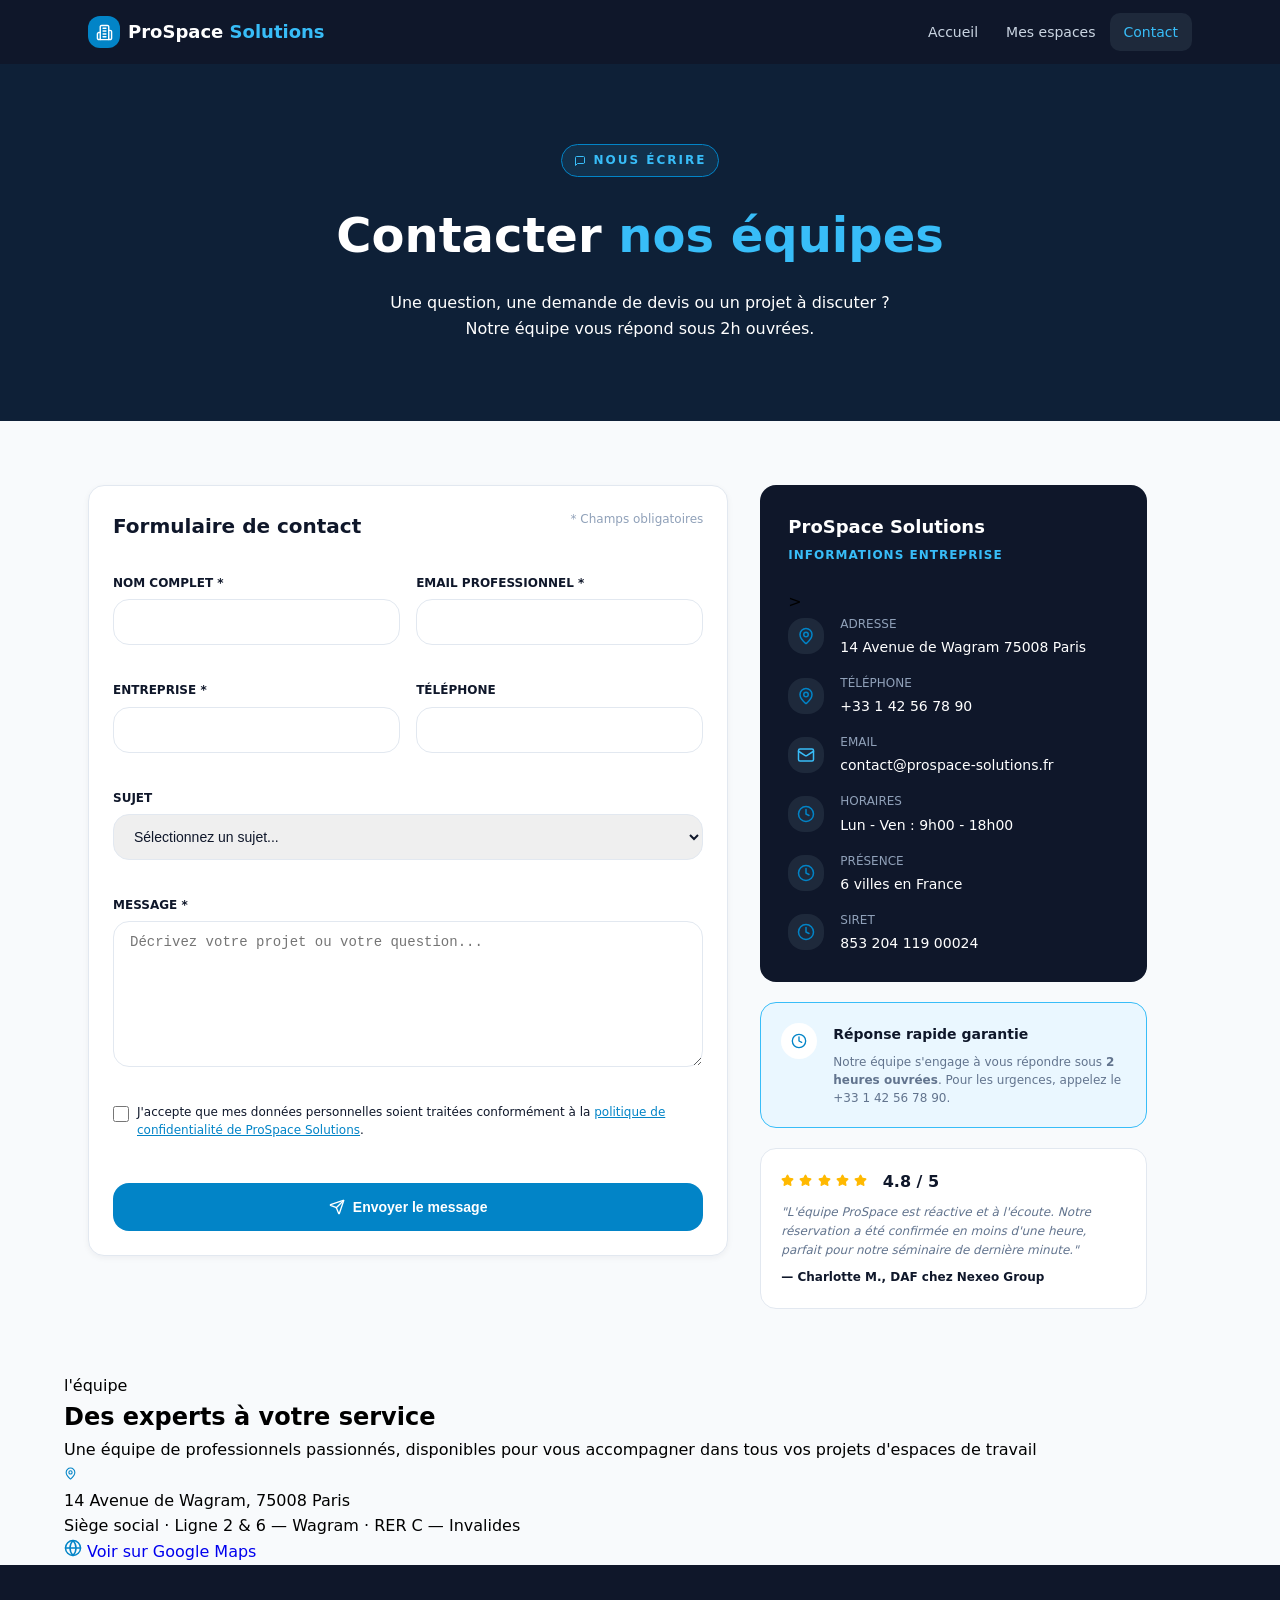
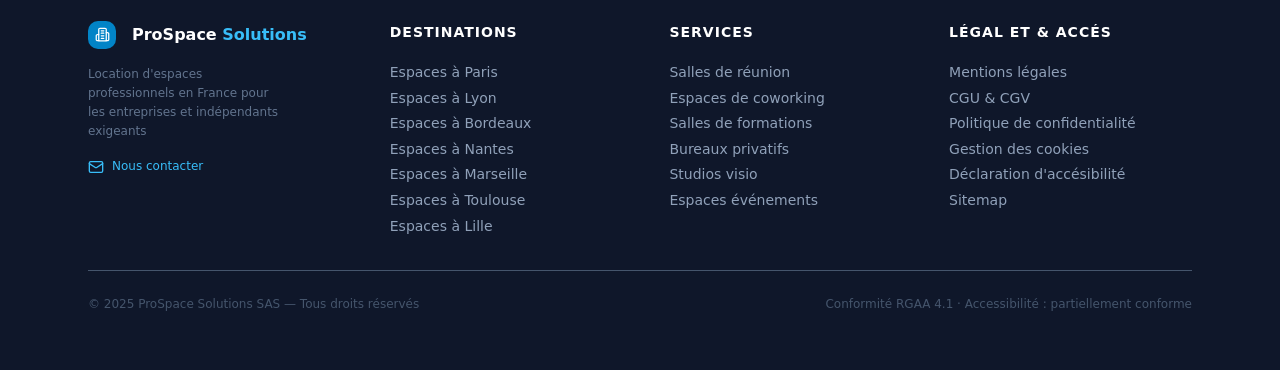
==== commit 3f1bed66: "Style css page contact appliqué sur le haut de la page" ====
--- a/public/pages/contact.html
+++ b/public/pages/contact.html
@@ -43,83 +43,86 @@
                 <div class="hero-contact-content">
                     <div class="badge wrapper">
                         <img src="../assets/img/icon/message.svg" alt="">
-                        <p>nous écire</p>
-                    </div>
-                    <h1>Contacter nos équipes</h1>
-                    <p>Une question, une demande de devis ou un projet à discuter ? Notre équipe vous répond sous 2h ouvrées.</p>
+                        <p>nous écrire</p>
+                    </div>
+                    <h1>Contacter <span>nos équipes</span></h1>
+                    <p>Une question, une demande de devis ou un projet à discuter ?</p>
+                    <p>Notre équipe vous répond sous 2h ouvrées.</p>
                 </div>
             </div>
         </section>
         <!-- Section du formulaire dynamioue et infos entreprise  -->
         <section class="infos-contact">
-            <div class="container form-content">
-                <div class="title-form">
-                    <h2>Formulaire de contact</h2>
-                    <span>* Champs obligatoires</span>
-                </div>
-                <!-- Partie à gauche formulaire -->
-                <form class="form-contact">
-                    <div class="top-form">
+            <div class="container" id="form-content">
+                <div class="form-card" id="form-card">
+                    <div class="title-form">
+                        <h2>Formulaire de contact</h2>
+                        <span>* Champs obligatoires</span>
+                    </div>
+                    <!-- Partie à gauche formulaire -->
+                    <form class="form-contact">
+                        <div class="top-form">
+                            <div class="form-group">
+                                <label for="name">nom complet *</label>
+                                <input type="text" name="name" id="name" aria-describedby="name-error">
+                                <span id="name-error" class="error-message"></span>
+                            </div>
+                            <div class="form-group">
+                                <label for="email">email professionnel *</label>
+                                <input type="email" name="email" id="email" aria-describedby="email-error">
+                                <span id="email-error" class="error-message"></span>
+                            </div>
+                        </div>
+                        <div class="company-phone">
+                            <div class="form-group">
+                                <label for="company">entreprise *</label>
+                                <input type="text" name="company" id="company" aria-describedby="company-error">
+                                <span id="company-error" class="error-message"></span>
+                            </div>
+                            <div class="form-group">
+                                <label for="phone">téléphone</label>
+                                <input type="tel" name="phone" id="phone" aria-describedby="phone-error">
+                                <span id="phone-error" class="error-message"></span>
+                            </div>
+                        </div>
                         <div class="form-group">
-                            <label for="name">nom complet *</label>
-                            <input type="text" name="name" id="name" aria-describedby="name-error">
-                            <span id="name-error" class="error-message"></span>
+                            <label for="subject">sujet</label>
+                            <select name="subject" id="subject" aria-describedby="subject-error">
+                                <option value="">Sélectionnez un sujet...</option>
+                                <option value="information">Demande d'information</option>
+                                <option value="devis">Demande de devis</option>
+                                <option value="reservation">Réservation</option>
+                                <option value="partenariat">Partenariat</option>
+                                <option value="reclamation">Réclamation</option>
+                                <option value="autre">Autre</option>
+                            </select>
+                            <span id="subject-error" class="error-message"></span>
                         </div>
                         <div class="form-group">
-                            <label for="email">email professionnel *</label>
-                            <input type="email" name="email" id="email" aria-describedby="email-error">
-                            <span id="email-error" class="error-message"></span>
-                        </div>
-                    </div>
-                    <div class="comapny-phone">
-                        <div class="form-group">
-                            <label for="company">entrprise *</label>
-                            <input type="text" name="company" id="company" aria-describedby="company-error">
-                            <span id="company-error" class="error-message"></span>
-                        </div>
-                        <div class="form-group">
-                            <label for="phone">téléphone</label>
-                            <input type="tel" name="phone" id="phone" aria-describedby="phone-error">
-                            <span id="phone-error" class="error-message"></span>
-                        </div>
-                    </div>
-                    <div class="form-group">
-                        <label for="subject">sujet</label>
-                        <select name="subject" id="subject" aria-describedby="subject-error">
-                            <option value="">Sélectionnez un sujet...</option>
-                            <option value="information">Demande d'information</option>
-                            <option value="devis">Demande de devis</option>
-                            <option value="reservation">Réservation</option>
-                            <option value="partenariat">Partenariat</option>
-                            <option value="reclamation">Réclamation</option>
-                            <option value="autre">Autre</option>
-                        </select>
-                        <span id="subject-error" class="error-message"></span>
-                    </div>
-                    <div class="form-group">
-                        <label for="message">message *</label>
-                        <textarea name="message"id="message" placeholder="Décrivez votre projet ou votre question..."aria-describedby="message-error"></textarea>
-                        <span id="message-error" class="error-message"></span>
-                    </div>
-                    <div class="form-group checkbox-group">
-                        <input type="checkbox" name="privacy" id="privacy" aria-describedby="privacy-error">
-                        <label for="privacy">
-                            J'accepte que mes données personnelles soient traitées conformément à la
-                            <a href="#">politique de confidentialité de ProSpace Solutions</a>.
-                        </label>
-                        <span id="privacy-error" class="error-message"></span>
-                    </div>
-                    <button type="submit" class="btn btn-primary submit-contact">
-                        <img src="../assets/img/icon/send.svg" alt="">
-                        Envoyer le message
-                    </button>
-                </form>
+                            <label for="message">message *</label>
+                            <textarea name="message"id="message" placeholder="Décrivez votre projet ou votre question..."aria-describedby="message-error"></textarea>
+                            <span id="message-error" class="error-message"></span>
+                        </div>
+                        <div class="form-group checkbox-group">
+                            <input type="checkbox" name="privacy" id="privacy" aria-describedby="privacy-error">
+                            <label for="privacy">
+                                J'accepte que mes données personnelles soient traitées conformément à la
+                                <a href="#">politique de confidentialité de ProSpace Solutions</a>.
+                            </label>
+                            <span id="privacy-error" class="error-message"></span>
+                        </div>
+                        <button type="submit" class="btn btn-primary submit-contact">
+                            <img src="../assets/img/icon/send.svg" alt="">
+                            Envoyer le message
+                        </button>
+                    </form>
+                </div>
                 <!-- Aside informations -->
                 <aside class="aside-contact">
-                    <h2>ProSpace Solutions</h2>
-                    <p>informations entrprise</p>
                     <!-- Bloc infos de ProSpace  -->
                     <div class="company">
+                    <h2>ProSpace Solutions</h2>
+                    <p>informations entreprise</p>>
                         <div class="info-contact-wrapper">
                             <div class="img-info">
                                 <img src="../assets/img/icon/gps.svg" alt="">
--- a/public/css/styles.css
+++ b/public/css/styles.css
@@ -1341,5 +1341,361 @@
 }
 
 /* Variables et mixins */
+/* =================== 
+    HERO  
+=====================*/
+.hero-contact {
+  padding: 3.5rem 0;
+  background-color: #0E2037;
+  color: white;
+}
+.hero-contact .hero-contact-content {
+  text-align: center;
+  padding: 1.5rem;
+}
+.hero-contact {
+  /* Style badge déjà appliqué par la classe sur la page accueil */
+}
+.hero-contact h1 {
+  font-size: 3rem;
+  font-weight: 800;
+  margin-bottom: 1rem;
+}
+.hero-contact h1 span {
+  color: #38BDF8;
+}
+.hero-contact > p {
+  color: #CAD5E2;
+}
+
+/* ================= 
+    FORMULAIRE ET INFORMATIONS
+================= */
+#form-content {
+  display: flex;
+  gap: 2rem;
+  padding: 4rem 1.5rem;
+  align-items: flex-start;
+}
+
+/* Card du formulaire*/
+.form-card {
+  width: 58%;
+  padding: 1.5rem;
+  background-color: white;
+  border: 1px solid #E2E8F0;
+  border-radius: 16px;
+  box-shadow: 0 2px 6px rgba(15, 23, 42, 0.05);
+}
+.form-card .title-form {
+  display: flex;
+  justify-content: space-between;
+  margin-bottom: 2rem;
+}
+.form-card .title-form h2 {
+  font-size: 1.25rem;
+  color: #0F172A;
+}
+.form-card .title-form span {
+  font-size: 0.75rem;
+  color: #90A1B9;
+}
+
+/* Formulaire*/
+.form-contact {
+  width: 100%;
+}
+.form-contact .top-form, .form-contact .company-phone {
+  display: flex;
+  gap: 1rem;
+}
+.form-contact .top-form .form-group, .form-contact .company-phone .form-group {
+  width: 50%;
+}
+.form-contact .form-group {
+  display: flex;
+  flex-direction: column;
+  margin-bottom: 1rem;
+  /* Style des labels */
+}
+.form-contact .form-group label {
+  margin-bottom: 0.375rem;
+  font-size: 0.75rem;
+  font-weight: 600;
+  text-transform: uppercase;
+  color: #0F172A;
+}
+.form-contact .form-group {
+  /* Style des champs */
+}
+.form-contact .form-group input, .form-contact .form-group select, .form-contact .form-group textarea {
+  width: 100%;
+  padding: 0.75rem 1rem;
+  border: 1px solid #E2E8F0;
+  border-radius: 16px;
+  font-size: 0.875rem;
+  color: #0F172A;
+  outline: none;
+}
+.form-contact .form-group {
+  /* Taille des champs */
+}
+.form-contact .form-group input, .form-contact .form-group select {
+  height: 46px;
+}
+.form-contact .form-group textarea {
+  min-height: 146px;
+  resize: vertical;
+}
+.form-contact .form-group {
+  /* Couleur du champs selectionné */
+}
+.form-contact .form-group input:focus, .form-contact .form-group select:focus, .form-contact .form-group textarea:focus {
+  border-color: #38BDF8;
+  box-shadow: 0px 1px 15px -1px #38BDF8;
+}
+.form-contact {
+  /* Checkbox confidientialité */
+}
+.form-contact .checkbox-group {
+  display: flex;
+  flex-direction: row;
+  flex-wrap: wrap;
+  align-items: flex-start;
+  gap: 0.5rem;
+}
+.form-contact .checkbox-group input {
+  width: 16px;
+  height: 16px;
+  margin-top: 3px;
+}
+.form-contact .checkbox-group label {
+  flex: 1;
+  margin: 0;
+  font-size: 0.75rem;
+  font-weight: 400;
+  line-height: 1.5;
+  text-transform: none;
+  /* Lien fictif pour confid */
+}
+.form-contact .checkbox-group label a {
+  color: #0284C7;
+  text-decoration: underline;
+}
+.form-contact .checkbox-group .error-message {
+  width: 100%;
+}
+.form-contact {
+  /* Bouton validation du formulaire */
+}
+.form-contact .submit-contact {
+  width: 100%;
+  display: flex;
+  justify-content: center;
+  align-items: center;
+  gap: 0.5rem;
+  padding: 1rem 0;
+  border: none;
+}
+.form-contact .submit-contact img {
+  width: 16px;
+  height: 16px;
+}
+
+/*  Messages d'erreur */
+.error-message {
+  min-height: 16px;
+  margin-top: 4px;
+  font-size: 0.75rem;
+  color: #ec003f;
+}
+
+/* =================
+INFORMATIONS ENTREPRISE
+================= */
+.aside-contact {
+  width: 35%;
+  /* Bloc principal bleu */
+}
+.aside-contact .company {
+  padding: 1.75rem;
+  background-color: #0F172A;
+  border-radius: 16px;
+}
+.aside-contact .company h2 {
+  margin-bottom: 0.25rem;
+  color: white;
+  font-size: 1.125rem;
+}
+.aside-contact .company > p {
+  margin-bottom: 1.5rem;
+  color: #38BDF8;
+  font-size: 0.75rem;
+  font-weight: 600;
+  text-transform: uppercase;
+  letter-spacing: 1px;
+}
+
+/* Pour chaque ligne d'infos*/
+.info-contact-wrapper {
+  display: flex;
+  align-items: center;
+  gap: 1rem;
+  margin-bottom: 1rem;
+}
+.info-contact-wrapper:last-child {
+  margin-bottom: 0;
+}
+.info-contact-wrapper .img-info {
+  display: flex;
+  justify-content: center;
+  align-items: center;
+  width: 36px;
+  height: 36px;
+  flex-shrink: 0;
+  border-radius: 16px;
+  background-color: #1E293B;
+}
+.info-contact-wrapper .img-info img {
+  width: 18px;
+  height: 18px;
+}
+.info-contact-wrapper .text-info p:first-child {
+  margin-bottom: 3px;
+  color: #90A1B9;
+  font-size: 0.75rem;
+  text-transform: uppercase;
+}
+.info-contact-wrapper .text-info p:last-child {
+  color: white;
+  font-size: 0.875rem;
+  line-height: 1.5;
+}
+
+/* ================= 
+    GARANTIE DE RÉPONSE 
+================= */
+.guarantee {
+  display: flex;
+  gap: 1rem;
+  margin-top: 1.25rem;
+  padding: 1.25rem;
+  background-color: #EAF7FF;
+  border: 1px solid #38BDF8;
+  border-radius: 16px;
+}
+.guarantee .img-info {
+  display: flex;
+  justify-content: center;
+  align-items: center;
+  width: 36px;
+  height: 36px;
+  flex-shrink: 0;
+  border-radius: 50%;
+  background-color: white;
+}
+.guarantee .img-info img {
+  width: 16px;
+  height: 16px;
+}
+.guarantee .text-info p:first-child {
+  margin-bottom: 0.5rem;
+  font-size: 0.875rem;
+  font-weight: 600;
+  color: #0F172A;
+}
+.guarantee .text-info p:last-child {
+  color: #62748E;
+  font-size: 0.75rem;
+  line-height: 1.5;
+}
+.guarantee .text-info span {
+  font-weight: 600;
+}
+
+/* ================= 
+    AVIS CLIENT 
+================ */
+.user-review {
+  margin-top: 1.25rem;
+  padding: 1.25rem;
+  background-color: white;
+  border: 1px solid #E2E8F0;
+  border-radius: 16px;
+}
+.user-review .review-note {
+  display: flex;
+  align-items: center;
+  gap: 1rem;
+  margin-bottom: 0.5rem;
+}
+.user-review .review-note p {
+  font-weight: 700;
+  color: #0F172A;
+}
+.user-review {
+  /* Etoile gérées via nb-stars */
+}
+.user-review blockquote {
+  margin-bottom: 0.5rem;
+}
+.user-review blockquote p {
+  color: #62748E;
+  font-size: 0.75rem;
+  font-style: italic;
+  line-height: 1.6;
+}
+.user-review > p {
+  font-size: 0.75rem;
+  font-weight: 600;
+  color: #0F172A;
+}
+
+/* ================= 
+    MESSAGE APRÈS ENVOI 
+================= */
+.success-message {
+  width: 100%;
+  display: flex;
+  justify-content: center;
+  align-items: center;
+  flex-direction: column;
+  padding: 2rem;
+  text-align: center;
+}
+.success-message .success-icon {
+  display: flex;
+  justify-content: center;
+  align-items: center;
+  width: 80px;
+  height: 80px;
+  margin-bottom: 1.5rem;
+  border-radius: 50%;
+  background-color: #D1FAE5;
+}
+.success-message .success-icon img {
+  width: 32px;
+  height: 32px;
+}
+.success-message h2 {
+  margin-bottom: 0.75rem;
+  color: #0F172A;
+  font-size: 1.5rem;
+}
+.success-message p {
+  max-width: 430px;
+  margin-bottom: 1.5rem;
+  color: #62748E;
+  line-height: 1.6;
+  font-size: 0.875rem;
+}
+.success-message p span {
+  font-weight: 700;
+  color: #45556C;
+}
+.success-message button {
+  padding: 0.8rem 1.5rem;
+  border: none;
+}
 
 /*# sourceMappingURL=styles.css.map */
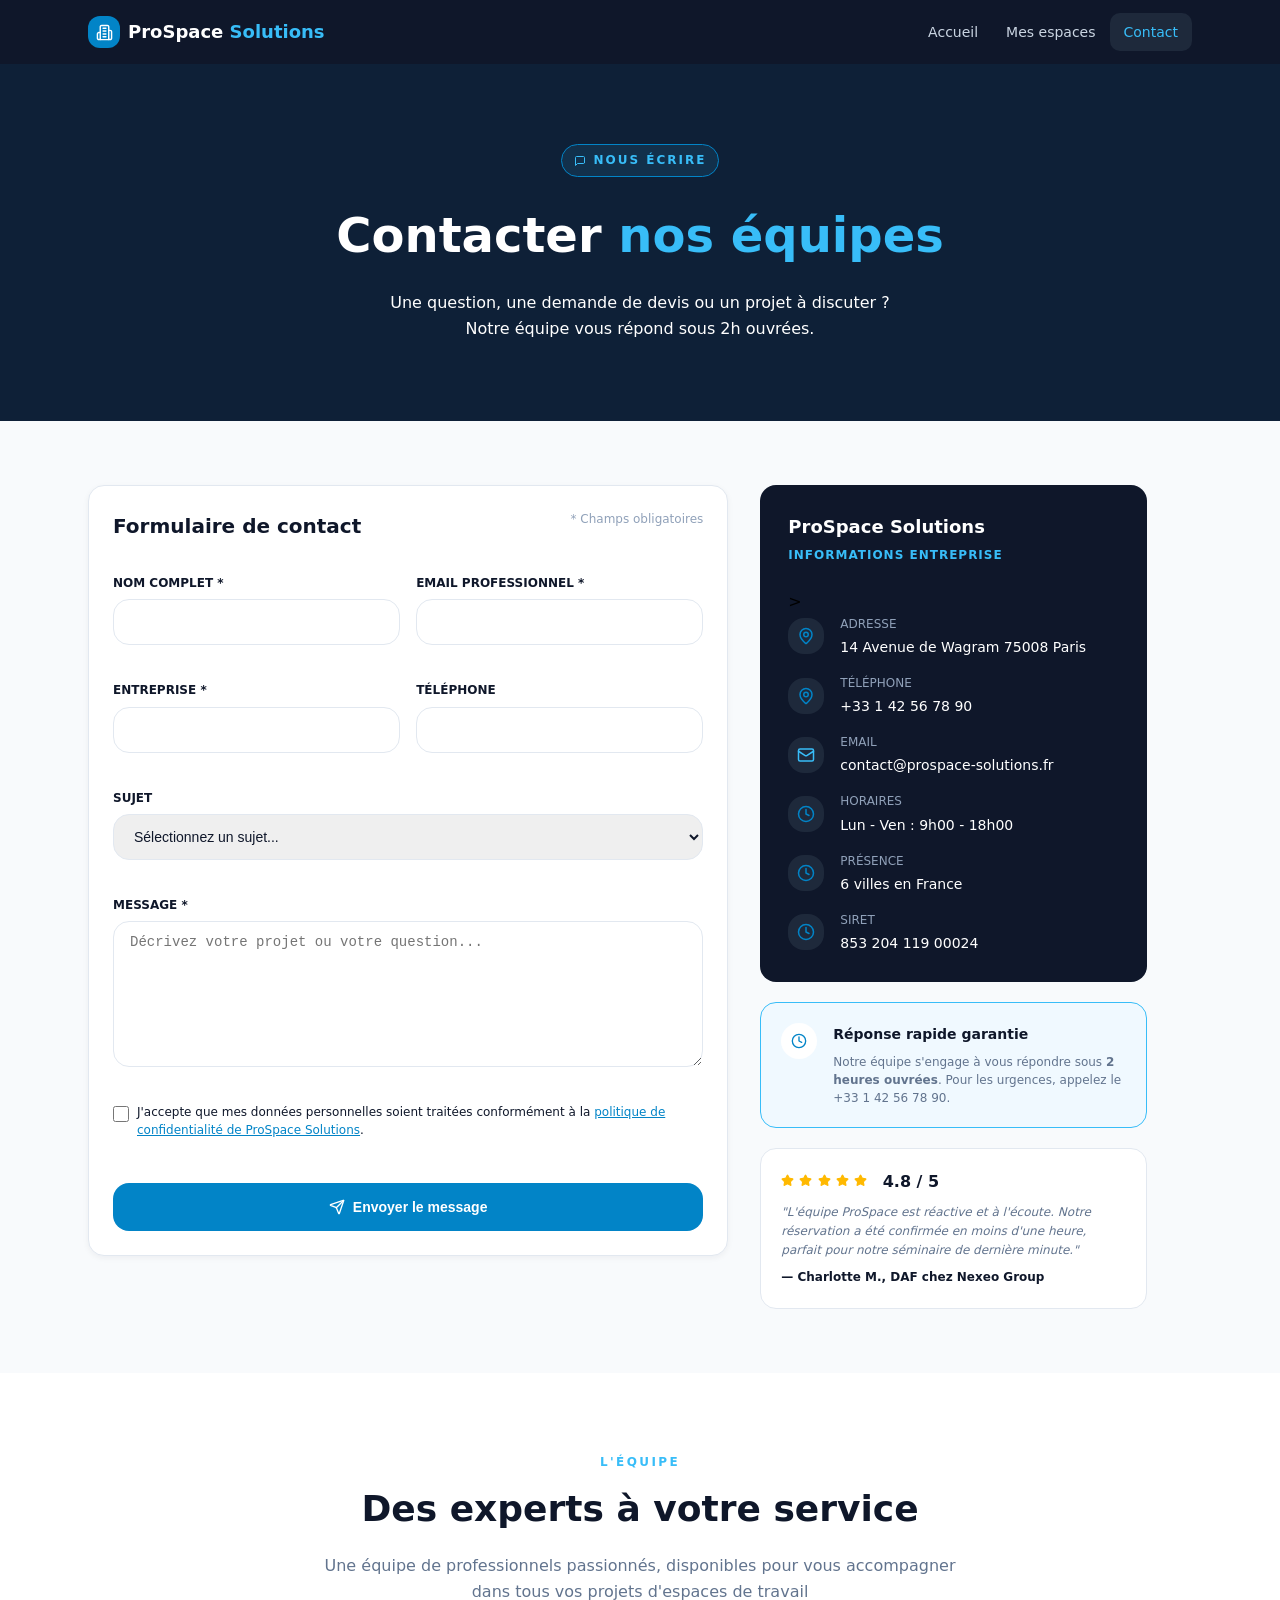
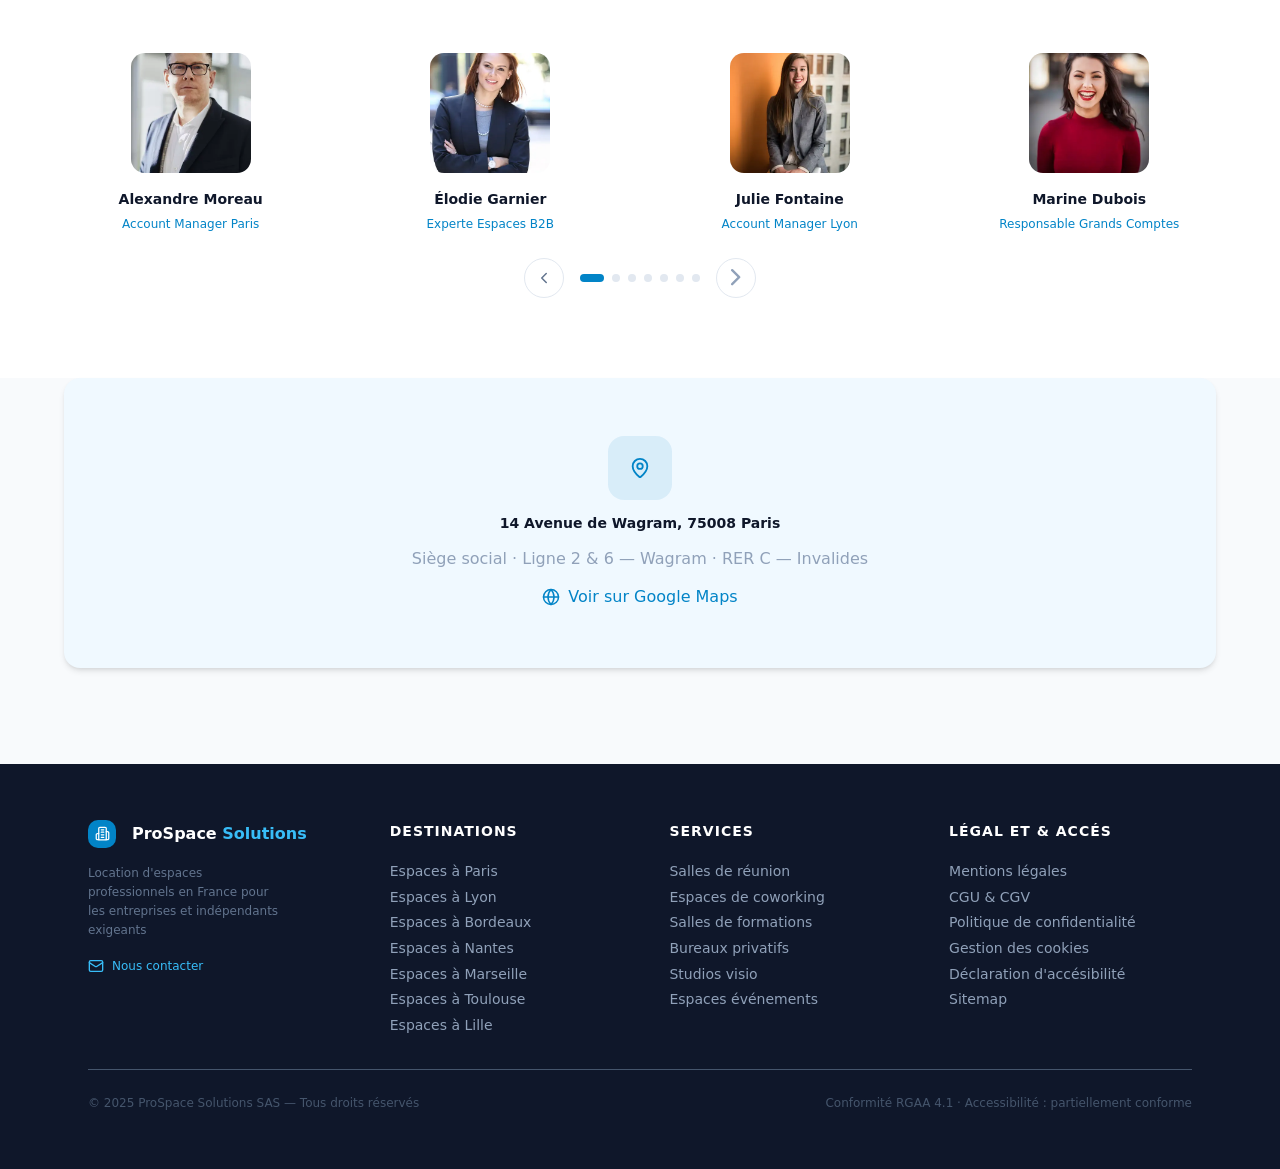
==== commit eb45bb76: "Création du caroussel et finalisation du css de la page contact" ====
--- a/public/pages/contact.html
+++ b/public/pages/contact.html
@@ -214,10 +214,18 @@
                 <h2>Des experts à votre service</h2>
                 <p>Une équipe de professionnels passionnés, disponibles pour vous accompagner dans tous vos projets d'espaces de travail</p>
                 <div class="carousel">
-                    <!-- Test par JS -->
+                    <!-- MAJ par JS -->
+                    <div id="team-cards" class="team-cards" aria-live="polite"></div>
+                    <!-- Contrôles du carrousel -->
                     <div class="carousel-controls">
-                        <!-- à faire une fois sur la mise en page du carousel -->
-                    </div>
+                        <button type="button" id="prev-team" class="carousel-btn" aria-label="Afficher l'employé précédent">
+                            <img src="../assets/img/icon/left-arrow.svg" alt="">
+                        </button>
+                        <!-- Div pour la cération des points et défilement du caroussel  -->
+                        <div id="carousel-dots" class="carousel-dots"></div>
+                        <button type="button" id="next-team" class="carousel-btn" aria-label="Afficher l'employé suivant">
+                            <img src="../assets/img/icon/right-arrow.svg" alt="">
+                        </button>                    
                 </div>
             </div>
         </section>
--- a/public/css/styles.css
+++ b/public/css/styles.css
@@ -415,6 +415,92 @@
 
 /* Variables et mixins */
 /* Variables et mixins */
+/* =================
+    CARROUSEL
+================= */
+/* Zone contenant les 4 cartes */
+.team-cards {
+  display: flex;
+  justify-content: space-between;
+  align-items: flex-start;
+  gap: 2rem;
+}
+
+.employee-card {
+  width: 22%;
+  text-align: center;
+  /* Le lien englobe la photo pour permettre le mail au clic */
+}
+.employee-card a {
+  display: inline-block;
+  margin-bottom: 0.5rem;
+}
+.employee-card img {
+  width: 120px;
+  height: 120px;
+  object-fit: cover;
+  border-radius: 14px;
+}
+.employee-card h3 {
+  margin-bottom: 4px;
+  color: #0F172A;
+  font-size: 0.875rem;
+  font-weight: 600;
+}
+.employee-card p {
+  color: #0284C7;
+  font-size: 0.75rem;
+}
+
+/* =================
+    CONTROLES DU CARROUSEL
+================= */
+.carousel-controls {
+  display: flex;
+  justify-content: center;
+  align-items: center;
+  gap: 1rem;
+  margin-top: 1.5rem;
+}
+
+/* Boutons précédent / suivant */
+.carousel-btn {
+  width: 40px;
+  height: 40px;
+  display: flex;
+  justify-content: center;
+  align-items: center;
+  border: 1px solid #E2E8F0;
+  border-radius: 50%;
+  background-color: white;
+  cursor: pointer;
+}
+.carousel-btn img {
+  width: 18px;
+  height: 18px;
+}
+
+/*  Points du carrousel  */
+.carousel-dots {
+  display: flex;
+  align-items: center;
+  gap: 0.5rem;
+}
+.carousel-dots .dot {
+  width: 8px;
+  height: 8px;
+  border-radius: 50%;
+  background-color: #E2E8F0;
+}
+.carousel-dots {
+  /* Le point actif est plus large pour montrer la position actuelle */
+}
+.carousel-dots .dot.active {
+  width: 24px;
+  border-radius: 8px;
+  background-color: #0284C7;
+}
+
 /* Layout */
 /* Variables et mixins */
 header {
@@ -505,6 +591,7 @@
 
 /* Variables et mixins */
 footer {
+  margin-top: 6rem;
   background-color: #0F172A;
 }
 footer .container {
@@ -1580,7 +1667,7 @@
   gap: 1rem;
   margin-top: 1.25rem;
   padding: 1.25rem;
-  background-color: #EAF7FF;
+  background-color: #F0F9FF;
   border: 1px solid #38BDF8;
   border-radius: 16px;
 }
@@ -1698,4 +1785,77 @@
   border: none;
 }
 
+/* =================
+    SECTION EQUIPE
+================= */
+.team {
+  padding: 5rem 0;
+  background-color: white;
+  text-align: center;
+}
+.team > .container > p:first-child {
+  margin-bottom: 0.5rem;
+  color: #38BDF8;
+  font-size: 0.75rem;
+  font-weight: bold;
+  text-transform: uppercase;
+  letter-spacing: 2.4px;
+}
+.team h2 {
+  margin-bottom: 1rem;
+  color: #0F172A;
+  font-size: 2.25rem;
+}
+.team > .container > p:nth-of-type(2) {
+  max-width: 650px;
+  margin: 0 auto 3rem;
+  color: #62748E;
+  line-height: 1.6;
+}
+
+/* =================
+    SECTION LOCATION
+================= */
+.location-card {
+  display: flex;
+  flex-direction: column;
+  align-items: center;
+  justify-content: center;
+  gap: 0.75rem;
+  background-color: #F0F9FF;
+  min-height: 290px;
+  border-radius: 16px;
+  box-shadow: 0 4px 6px -1px rgba(0, 0, 0, 0.1), 0 2px 4px -2px rgba(0, 0, 0, 0.1);
+}
+.location-card .img-info {
+  display: flex;
+  justify-content: center;
+  align-items: center;
+  width: 64px;
+  height: 64px;
+  background-color: color-mix(in oklab, #0284C7 10%, transparent);
+  border-radius: 16px;
+}
+.location-card .img-info img {
+  width: 22px;
+  height: 22px;
+}
+.location-card p:first-of-type {
+  font-size: 0.875rem;
+  color: #0F172A;
+  font-weight: 600;
+}
+.location-card p:last-of-type {
+  font-size: 1rem;
+  color: #90A1B9;
+}
+.location-card .wrapper {
+  display: flex;
+  align-items: center;
+  gap: 0.5rem;
+}
+.location-card .wrapper a {
+  color: #0284C7;
+}
+
 /*# sourceMappingURL=styles.css.map */
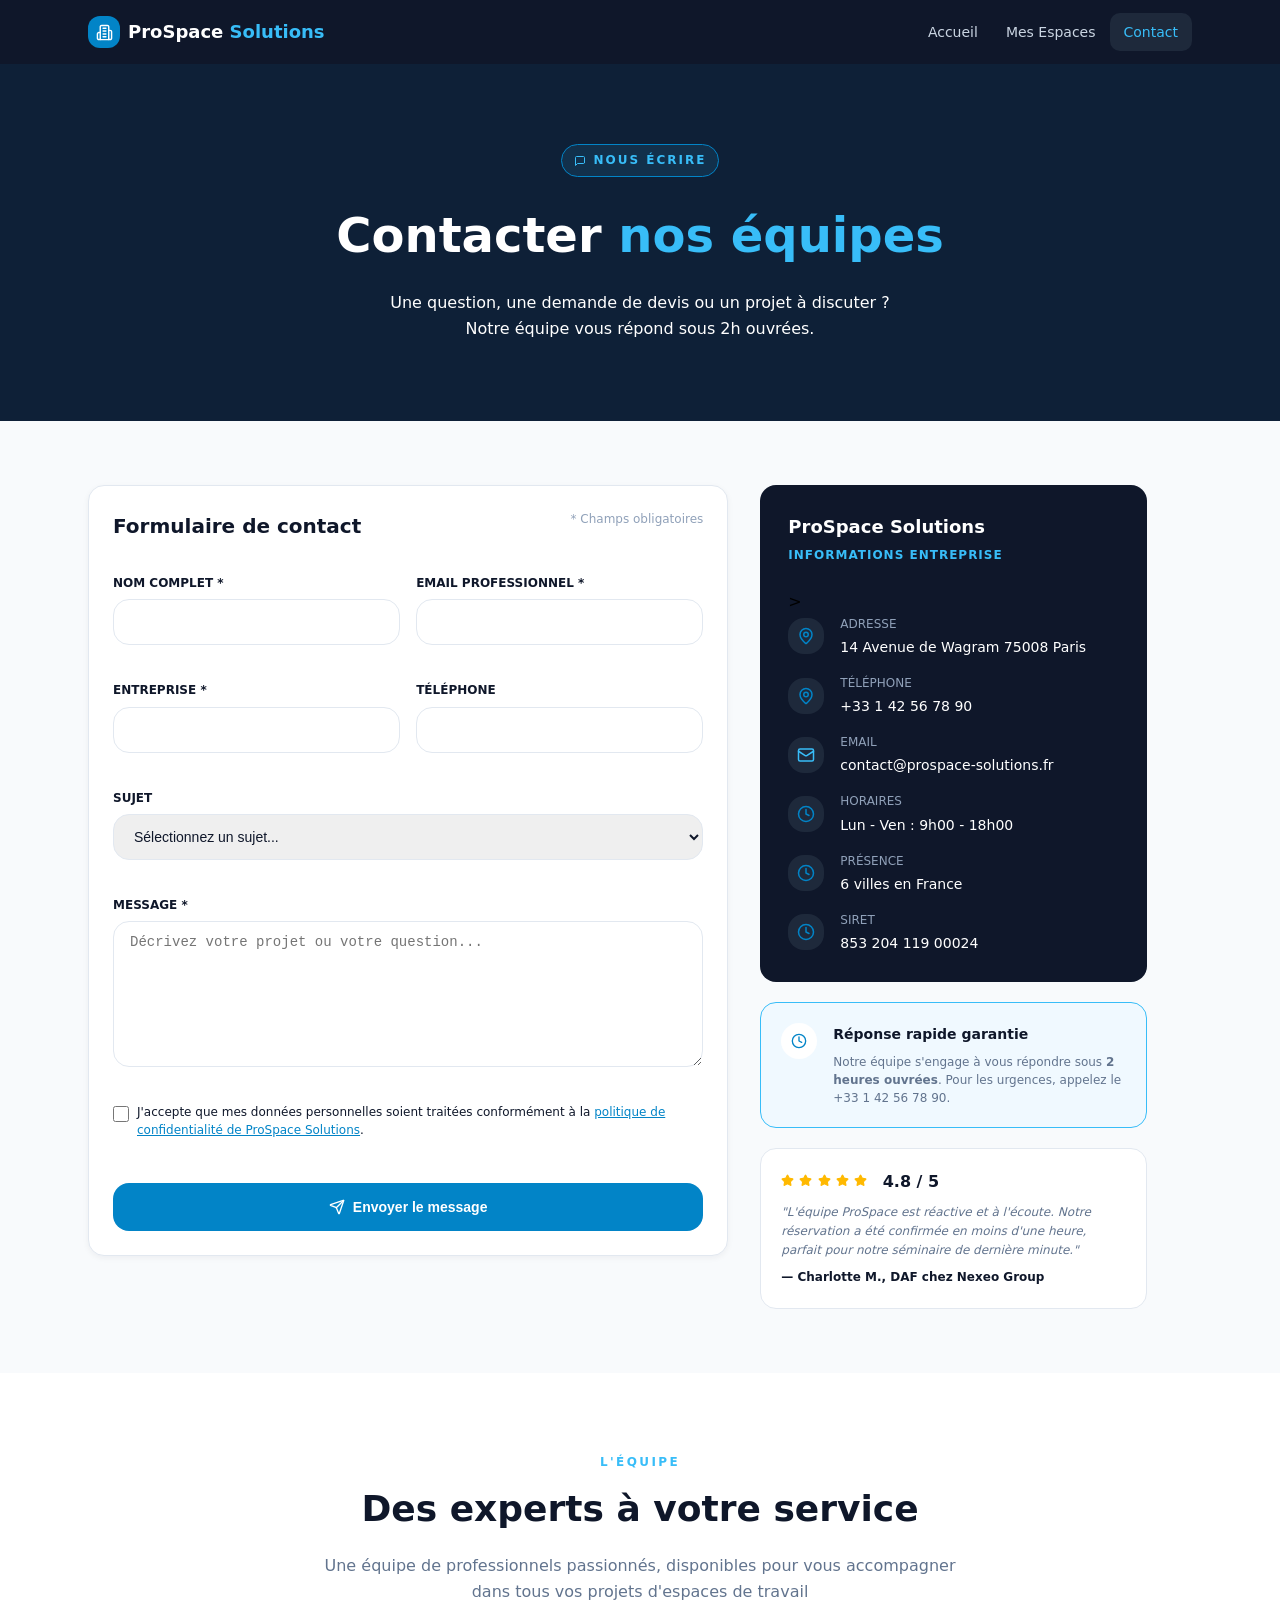
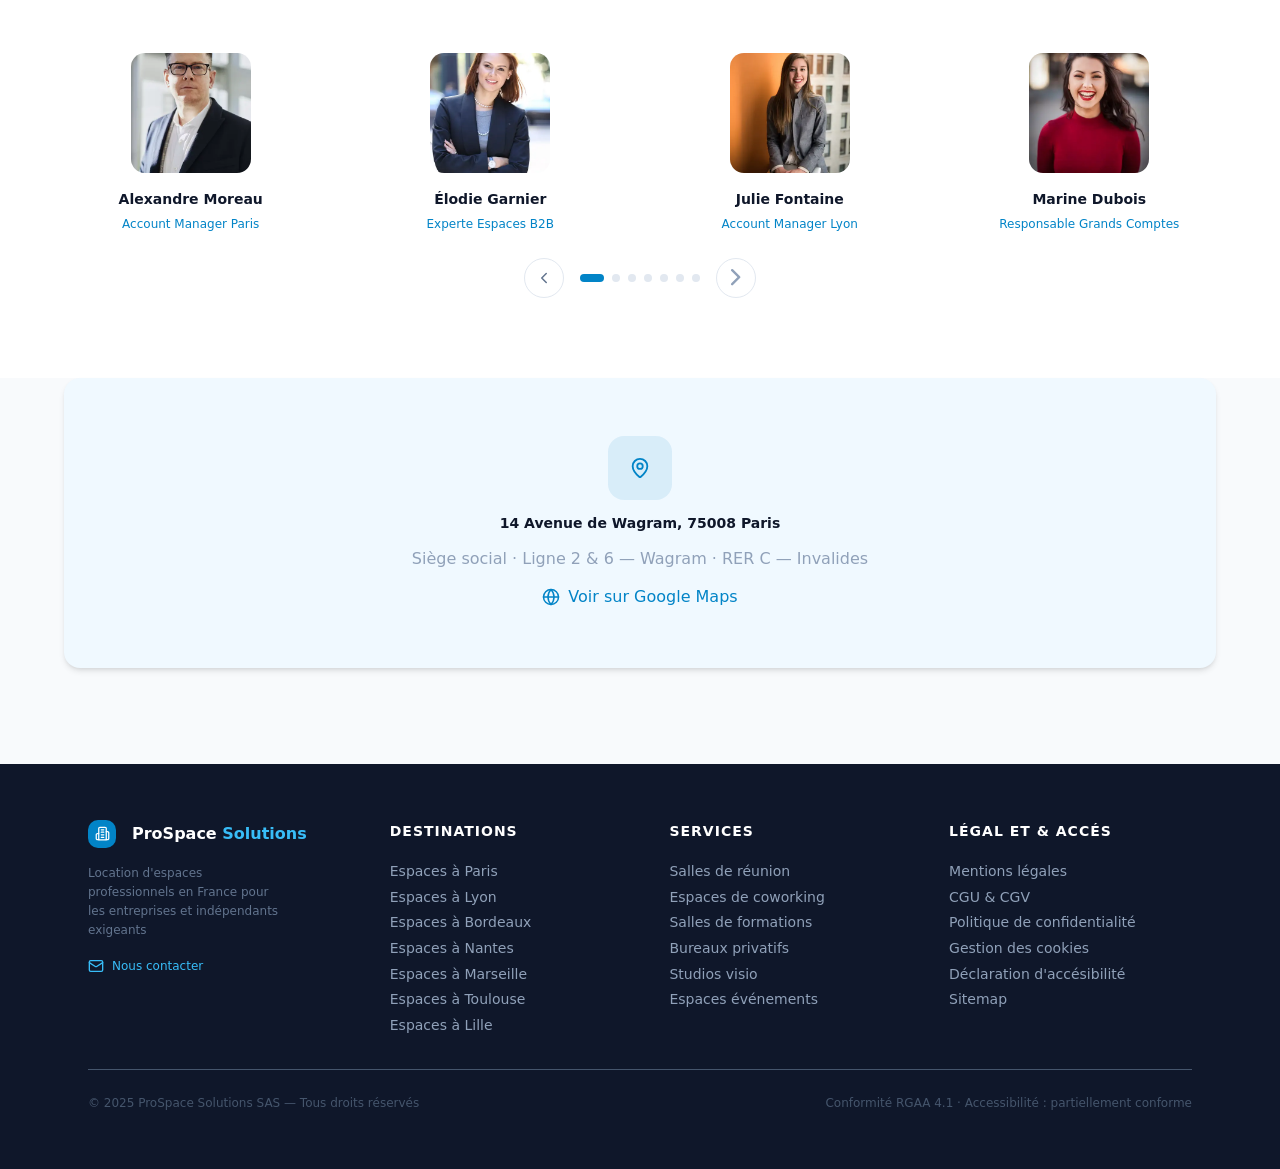
==== commit 5115d9b6: "Ajout du responsive" ====
--- a/public/pages/contact.html
+++ b/public/pages/contact.html
@@ -27,7 +27,7 @@
                         <a href="../../index.html"  aria-label="Aller sur la page d'accueil" title="Aller sur la page d'accueil">Accueil</a>
                     </li>
                     <li>
-                        <a href="../pages/mes-espaces.html"  aria-label="Aller sur la page des mes espaces favoris" title="Aller sur la page des mes espaces favoris">Mes espaces <span id="nb-favorite"></span></a>
+                        <a href="../pages/mes-espaces.html"  aria-label="Aller sur la page des mes espaces favoris" title="Aller sur la page des mes espaces favoris">Mes Espaces <span id="nb-favorite"></span></a>
                     </li>
                     <li>
                         <a href="../pages/contact.html" class="active" aria-label="Aller sur la page contact" title="Aller sur la page contact">Contact</a>
--- a/public/css/styles.css
+++ b/public/css/styles.css
@@ -589,6 +589,25 @@
   font-size: 0.75rem;
 }
 
+/* ================= RESPONSIVE ================= */
+/* Mobile */
+@media (max-width: 640px) {
+  /* Utilisation de toute la largeur */
+  .header-content {
+    width: 100%;
+  }
+  /* Réduction de l'espace et aille du logo et son texte */
+  .logo-header {
+    gap: 0.25rem;
+  }
+  .logo-header .logo-icon {
+    width: 28px;
+    height: 28px;
+  }
+  .logo-header a {
+    font-size: 0.875rem;
+  }
+}
 /* Variables et mixins */
 footer {
   margin-top: 6rem;
@@ -692,6 +711,39 @@
   font-size: 0.75rem;
 }
 
+/* =================== RESPONSIVE =====================*/
+/* Mobile */
+@media (max-width: 664px) {
+  footer {
+    margin-top: 3rem;
+  }
+  footer .container {
+    width: 100%;
+    padding: 2rem 1rem;
+  }
+  .footer-content {
+    flex-wrap: wrap;
+    justify-content: flex-start;
+    gap: 2rem;
+  }
+  /* Logo et description sur toute la largeur */
+  .footer-contact {
+    width: 100%;
+  }
+  /* Destinations et services restent côte à côte */
+  .nav-footer {
+    width: 45%;
+    /* La dernière navigation passe en dessous */
+  }
+  .nav-footer .nav-footer:last-child {
+    width: 100%;
+  }
+  .footer-legal {
+    flex-direction: column;
+    gap: 0.5rem;
+    text-align: center;
+  }
+}
 /* Pages */
 /* Variables et mixins */
 /* =================== 
@@ -943,6 +995,60 @@
   color: #90A1B9;
 }
 
+/* =================== RESPONSIVE =====================*/
+/* Tablette */
+@media (max-width: 1064px) {
+  .hero-title {
+    font-size: 2.25rem;
+  }
+  .filter > .container {
+    width: 100%;
+  }
+  /* Passage de la section filtre en colonne */
+  .filter-home {
+    flex-direction: row;
+    flex-wrap: wrap;
+    align-items: center;
+    padding: 1rem;
+    gap: 0.5rem;
+  }
+  .filter-home .wrapper {
+    padding-left: 0;
+  }
+  .filter-home select {
+    width: auto;
+  }
+  /* Les checkbox restent ensemble sur une ligne */
+  .checkbox-options {
+    display: flex;
+    flex-wrap: wrap;
+    gap: 0.5rem;
+  }
+  #pop-nb {
+    margin-left: auto;
+  }
+  /* Suppression de la marge et deux cards par ligne */
+  .grid-space > .container {
+    width: 100%;
+  }
+  .grid-space > .container .space-card {
+    min-width: 48%;
+  }
+}
+/* Mobile */
+@media (max-width: 664px) {
+  .grid-space > .container {
+    width: 100%;
+  }
+  .grid-space > .container .grid-cards {
+    display: flex;
+    flex-direction: column;
+    gap: 1rem;
+  }
+  .grid-space > .container .space-card {
+    width: 100%;
+  }
+}
 /* Variables et mixins */
 /* ===================
     ARIANE
@@ -1327,6 +1433,30 @@
   font-size: 0.75rem;
 }
 
+/* =================== RESPONSIVE =====================*/
+/* Tablette */
+@media (max-width: 1300px) {
+  /* Suppression de la marge latérale */
+  .ariane > .container, .space-gallery > .container, .space-details-content {
+    width: 100%;
+  }
+}
+@media (max-width: 1022px) {
+  /* L'aside des tarif passe en dessous */
+  .space-details-content {
+    flex-direction: column;
+  }
+  .space-details-content .space-details-main, .space-details-content #pricing {
+    width: 100%;
+  }
+}
+/* Mobile */
+@media (max-width: 635px) {
+  /* La liste des equipements passe à un equipement par ligne */
+  #equipements-list li {
+    width: 100%;
+  }
+}
 /* Variables et mixins */
 .spaces-top > .container-narrow {
   padding: 2rem 1.5rem 0;
@@ -1427,6 +1557,51 @@
   margin-top: 2.5rem;
 }
 
+/* =================== RESPONSIVE =====================*/
+/* Tablette */
+@media (max-width: 1030px) {
+  /* Suppression de la marge latérale */
+  .container-narrow {
+    width: 100%;
+  }
+}
+/* Mobile */
+@media (max-width: 640px) {
+  .space-save-card {
+    height: auto;
+    min-height: 180px;
+  }
+  .space-save-card .img-save-card {
+    width: 38%;
+    height: auto;
+  }
+  .space-save-card {
+    /* Les informations et les boutons passent en colonne */
+  }
+  .space-save-card .save-card-content {
+    width: 62%;
+    flex-direction: column;
+  }
+  .space-save-card .save-card-content .content-save {
+    width: 100%;
+  }
+  .space-save-card {
+    /* La ligne capacité / tarif / note revient à la ligne */
+  }
+  .space-save-card .wrapper-bottom {
+    flex-wrap: wrap;
+    gap: 0.5rem;
+  }
+  .space-save-card {
+    /* Le bloc CTA passe sous les informations */
+  }
+  .space-save-card .cta-save-card {
+    width: 100%;
+  }
+  .space-save-card .cta-save-card a {
+    text-align: center;
+  }
+}
 /* Variables et mixins */
 /* =================== 
     HERO  
@@ -1858,4 +2033,25 @@
   color: #0284C7;
 }
 
+/* =================== RESPONSIVE =====================*/
+/* Tablette */
+@media (max-width: 1030px) {
+  /* Suppression de la marge latérale */
+  .infos-contact > .container {
+    width: 100%;
+  }
+}
+/* Mobile */
+@media (max-width: 640px) {
+  /* La partie gauche avec l'aside passe en dessous du formulaire */
+  #form-content {
+    flex-direction: column;
+    align-items: stretch;
+  }
+  #form-content .form-card,
+  #form-content .aside-contact {
+    width: 100%;
+  }
+}
+
 /*# sourceMappingURL=styles.css.map */
